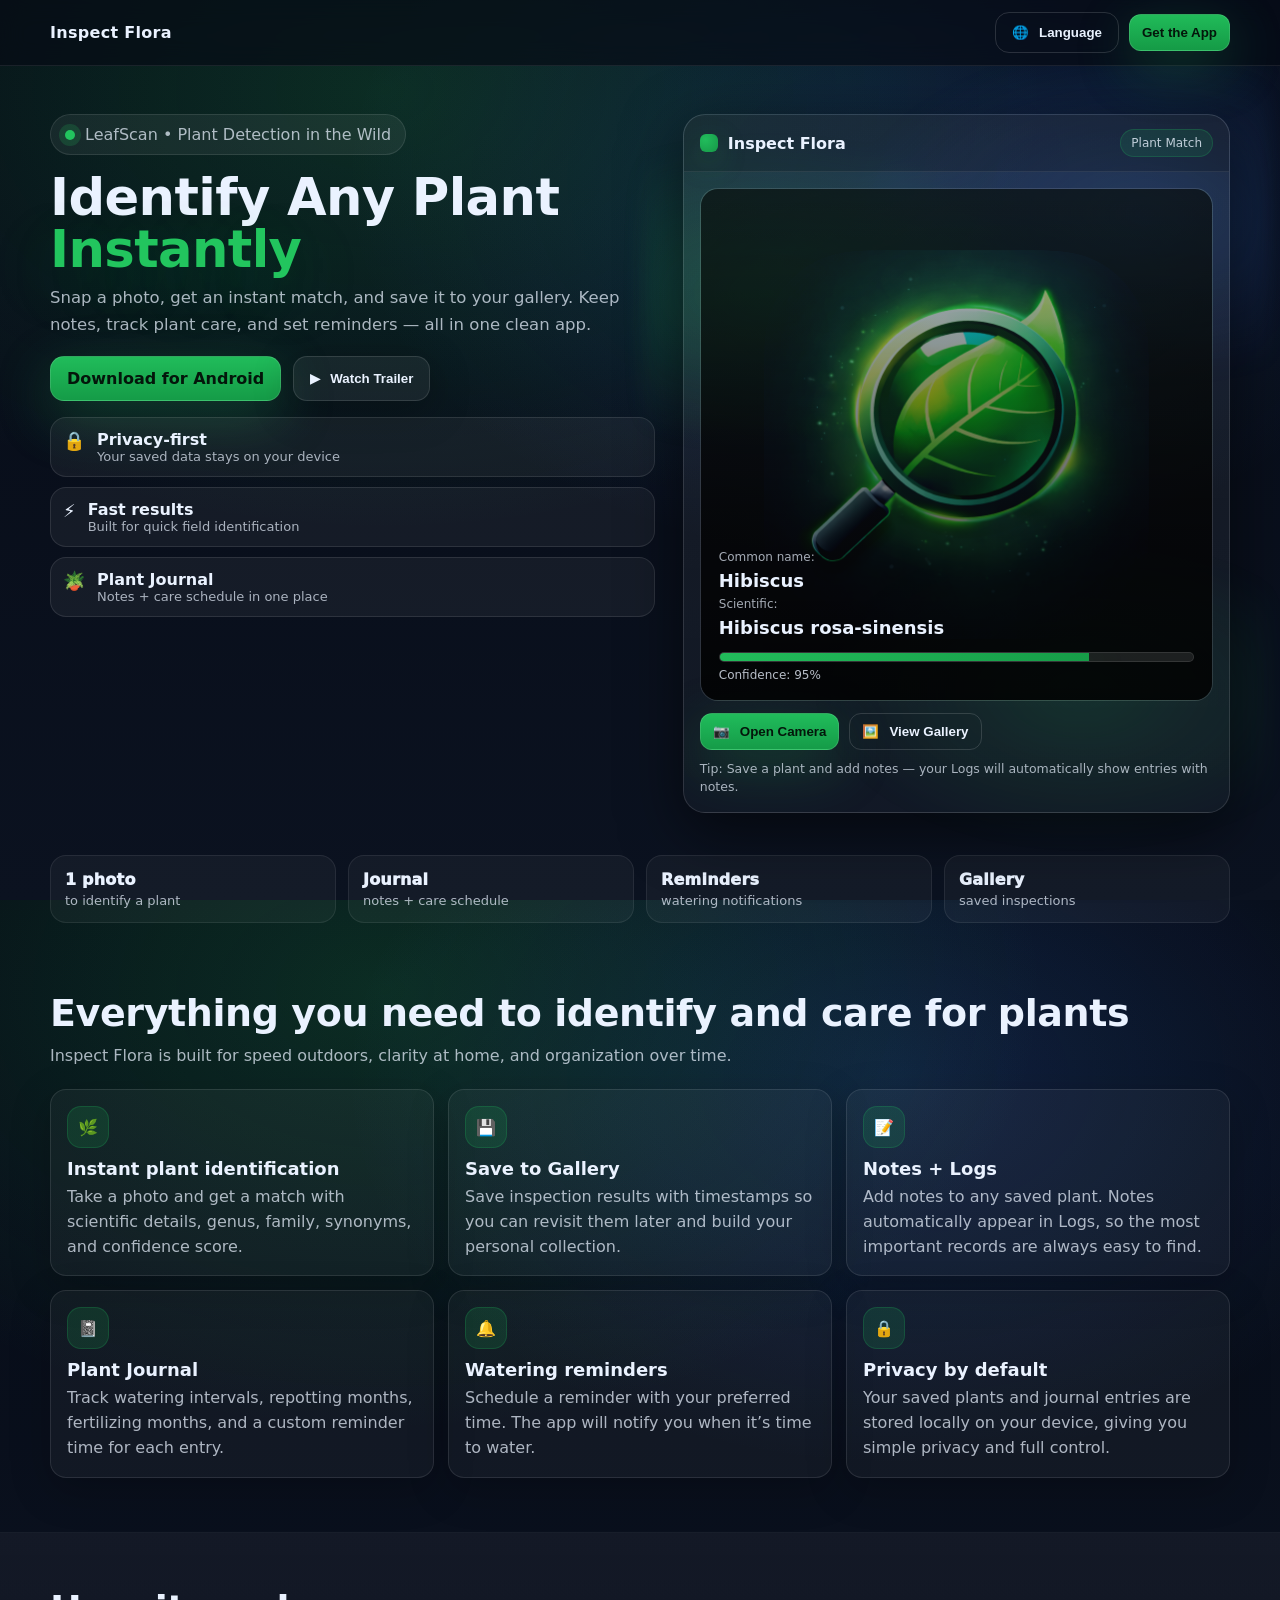
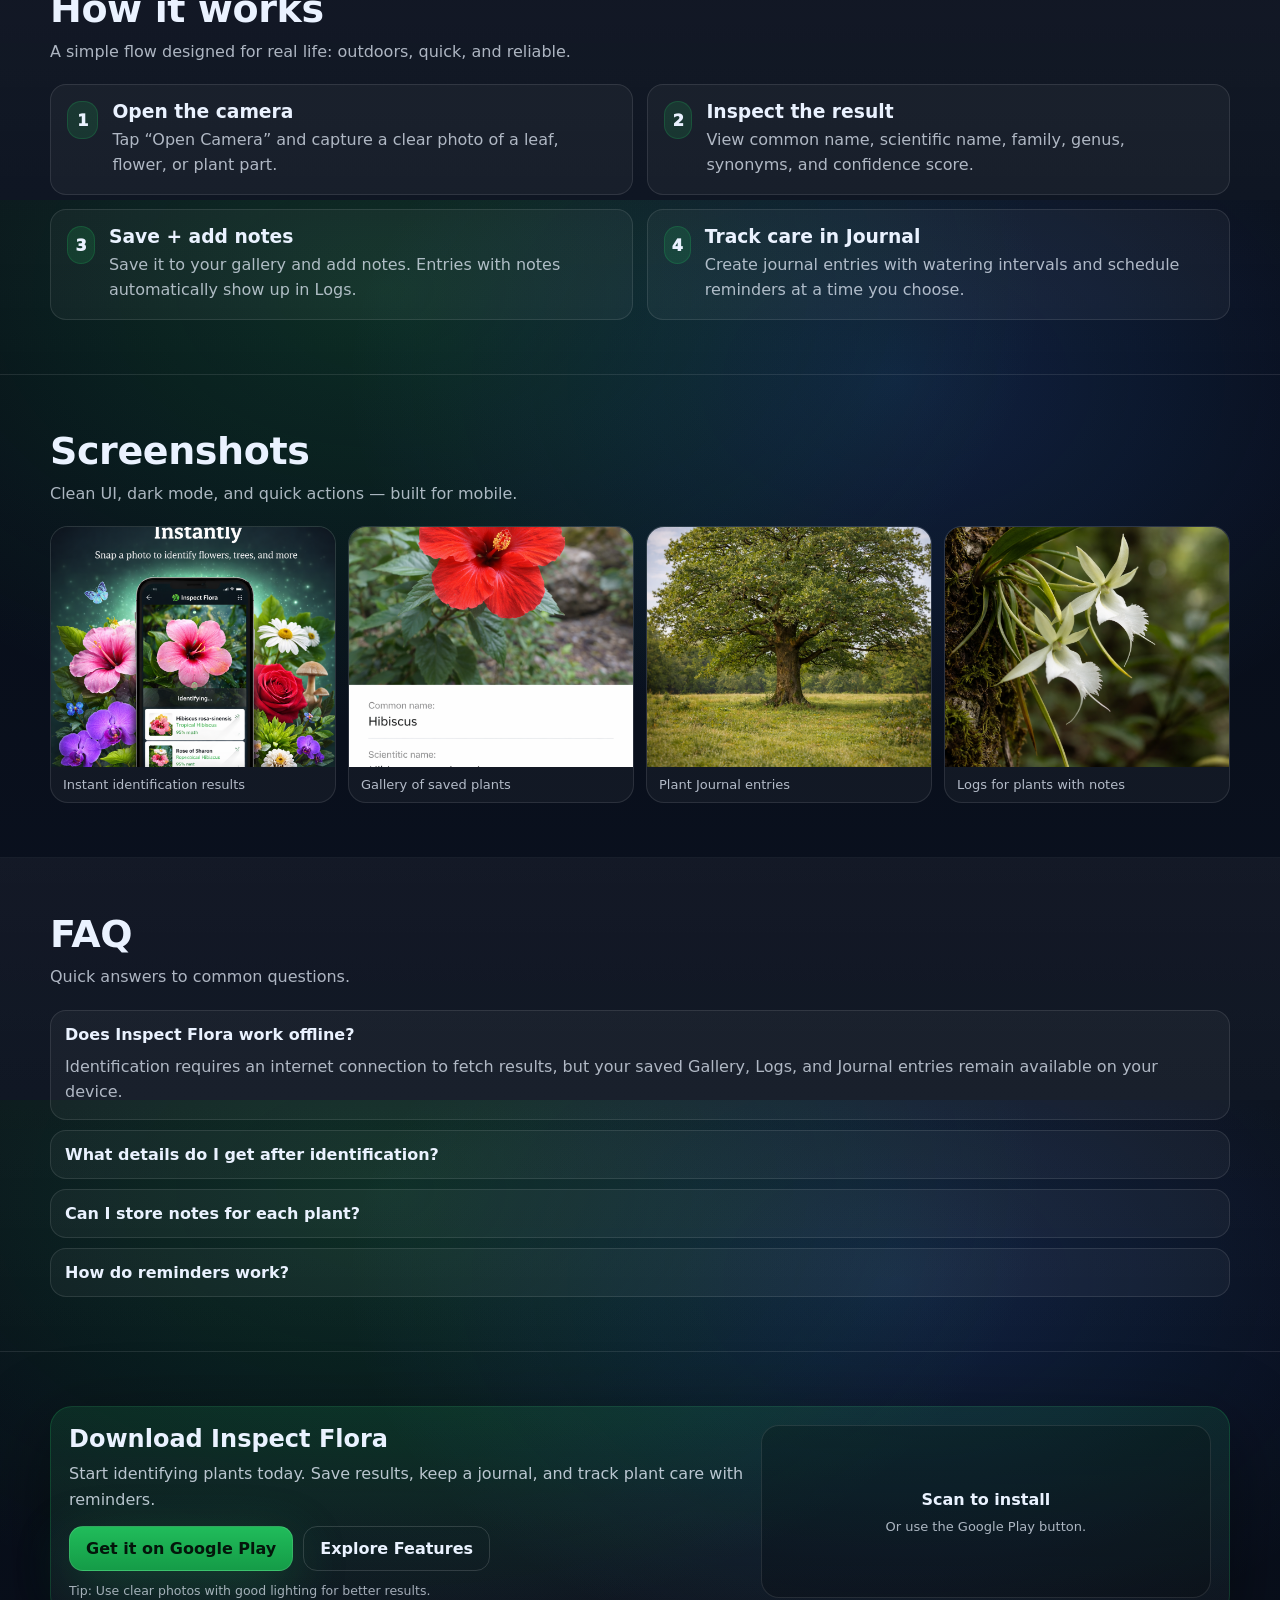
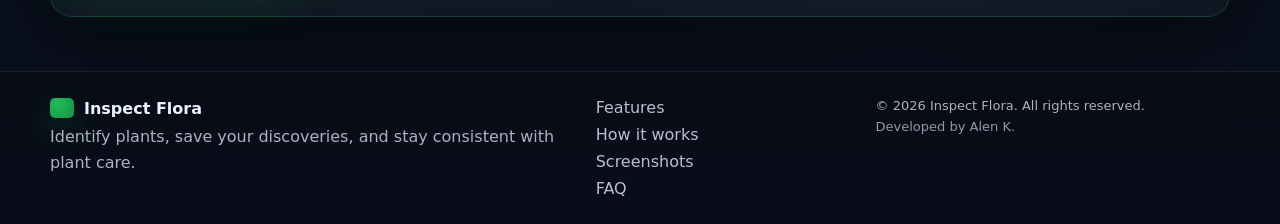
==== index.html @ 5a6dfe01 "Add files via upload" ====
<!doctype html>
<html lang="en">
<head>
  <meta charset="UTF-8" />
  <meta name="viewport" content="width=device-width, initial-scale=1" />
  <title>Inspect Flora — Identify Plants Instantly</title>

  <meta name="description" content="Inspect Flora helps you identify plants instantly from a photo. Save results, build a plant journal, and set watering reminders — simple, fast, and private." />
  <meta name="keywords" content="plant identifier, plant identification, leaf scan, plant journal, plant care reminders, flora detection" />
  <meta name="robots" content="index, follow" />

  <!-- Open Graph -->
  <meta property="og:title" content="Inspect Flora — Identify Plants Instantly" />
  <meta property="og:description" content="Snap a photo, identify a plant, save it to your gallery, keep a journal, and set care reminders." />
  <meta property="og:type" content="website" />
  <!-- TODO: set real og:image -->
  <meta property="og:image" content="assets/og-image.png" />

  <link rel="icon" type="image/png" sizes="32x32" href="assets/icon-32.png" />
  <link rel="apple-touch-icon" sizes="180x180" href="assets/icon-180.png" />

  <link rel="stylesheet" href="styles.css" />
</head>

<body>
  <!-- Top bar -->
  <div class="topbar">
    <div class="container topbar-inner">
      <div class="brand-mini">
        <img src="assets/logo.png" alt="Inspect Flora logo" class="brand-mini-logo" onerror="this.style.display='none'"/>
        <span class="brand-mini-text" data-translate="brandMini">Inspect Flora</span>
      </div>

      <div class="topbar-actions">
        <!-- Language placeholder (you’ll wire later) -->
        <button class="ghost-btn" id="language-btn" aria-haspopup="true" aria-expanded="false">
          🌐 <span data-translate="languageBtn">Language</span>
        </button>
        <button class="primary-btn small" id="download-btn-top">
          <span data-translate="downloadTop">Get the App</span>
        </button>
      </div>
    </div>
  </div>

  <!-- HERO -->
  <header class="hero">
    <div class="container hero-grid">
      <div class="hero-copy">
        <div class="pill">
          <span class="dot"></span>
          <span data-translate="pillText">LeafScan • Plant Detection in the Wild</span>
        </div>

        <h1 class="hero-title">
          <span data-translate="heroTitleLine1">Identify Any Plant</span>
          <span class="accent" data-translate="heroTitleLine2">Instantly</span>
        </h1>

        <p class="hero-subtitle" data-translate="heroSubtitle">
          Snap a photo, get an instant match, and save it to your gallery. Keep notes, track plant care, and set reminders — all in one clean app.
        </p>

        <div class="hero-cta">
          <a class="primary-btn" href="#download" id="download-btn-hero">
            <span data-translate="heroCtaPrimary">Download for Android</span>
          </a>

          <button class="secondary-btn" id="watch-trailer-btn">
            ▶ <span data-translate="heroCtaSecondary">Watch Trailer</span>
          </button>
        </div>

        <div class="hero-badges">
          <div class="badge">
            <span class="badge-ic">🔒</span>
            <div class="badge-txt">
              <div class="badge-title" data-translate="badgePrivacyTitle">Privacy-first</div>
              <div class="badge-sub" data-translate="badgePrivacySub">Your saved data stays on your device</div>
            </div>
          </div>
          <div class="badge">
            <span class="badge-ic">⚡</span>
            <div class="badge-txt">
              <div class="badge-title" data-translate="badgeFastTitle">Fast results</div>
              <div class="badge-sub" data-translate="badgeFastSub">Built for quick field identification</div>
            </div>
          </div>
          <div class="badge">
            <span class="badge-ic">🪴</span>
            <div class="badge-txt">
              <div class="badge-title" data-translate="badgeJournalTitle">Plant Journal</div>
              <div class="badge-sub" data-translate="badgeJournalSub">Notes + care schedule in one place</div>
            </div>
          </div>
        </div>
      </div>

      <!-- Hero visual -->
      <div class="hero-visual">
        <div class="hero-card">
          <div class="hero-card-top">
            <div class="hero-card-brand">
              <span class="leaf"></span>
              <span data-translate="heroCardTitle">Inspect Flora</span>
            </div>
            <div class="hero-card-tag" data-translate="heroCardTag">Plant Match</div>
          </div>

          <div class="hero-card-body">
            <div class="mock-screen">
              <img
                src="Logo.png"
                alt="Inspect Flora app preview"
                class="mock-img"
                loading="lazy"
                onerror="this.classList.add('mock-fallback'); this.removeAttribute('src');"/>
              <div class="mock-overlay">
                <div class="mock-line" data-translate="mockLine1">Common name:</div>
                <div class="mock-value" data-translate="mockValue1">Hibiscus</div>

                <div class="mock-line" data-translate="mockLine2">Scientific:</div>
                <div class="mock-value" data-translate="mockValue2">Hibiscus rosa-sinensis</div>

                <div class="mock-meter">
                  <div class="mock-meter-fill"></div>
                </div>
                <div class="mock-meter-label" data-translate="mockMeterLabel">Confidence: 95%</div>
              </div>
            </div>

            <div class="hero-card-actions">
              <button class="primary-btn small" id="open-camera-demo">
                📷 <span data-translate="openCameraBtn">Open Camera</span>
              </button>
              <button class="ghost-btn small" id="view-gallery-demo">
                🖼️ <span data-translate="viewGalleryBtn">View Gallery</span>
              </button>
            </div>

            <div class="mini-note" data-translate="heroMiniNote">
              Tip: Save a plant and add notes — your Logs will automatically show entries with notes.
            </div>
          </div>
        </div>

        <div class="glow-orbs" aria-hidden="true"></div>
      </div>
    </div>
  </header>

  <!-- TRUST / STATS -->
  <section class="strip">
    <div class="container strip-grid">
      <div class="strip-item">
        <div class="strip-num" data-translate="strip1Num">1 photo</div>
        <div class="strip-txt" data-translate="strip1Txt">to identify a plant</div>
      </div>
      <div class="strip-item">
        <div class="strip-num" data-translate="strip2Num">Journal</div>
        <div class="strip-txt" data-translate="strip2Txt">notes + care schedule</div>
      </div>
      <div class="strip-item">
        <div class="strip-num" data-translate="strip3Num">Reminders</div>
        <div class="strip-txt" data-translate="strip3Txt">watering notifications</div>
      </div>
      <div class="strip-item">
        <div class="strip-num" data-translate="strip4Num">Gallery</div>
        <div class="strip-txt" data-translate="strip4Txt">saved inspections</div>
      </div>
    </div>
  </section>

  <!-- FEATURES -->
  <section class="section" id="features">
    <div class="container">
      <div class="section-head">
        <h2 data-translate="featuresTitle">Everything you need to identify and care for plants</h2>
        <p data-translate="featuresSubtitle">
          Inspect Flora is built for speed outdoors, clarity at home, and organization over time.
        </p>
      </div>

      <div class="cards">
        <article class="card">
          <div class="card-ic">🌿</div>
          <h3 data-translate="f1Title">Instant plant identification</h3>
          <p data-translate="f1Text">
            Take a photo and get a match with scientific details, genus, family, synonyms, and confidence score.
          </p>
        </article>

        <article class="card">
          <div class="card-ic">💾</div>
          <h3 data-translate="f2Title">Save to Gallery</h3>
          <p data-translate="f2Text">
            Save inspection results with timestamps so you can revisit them later and build your personal collection.
          </p>
        </article>

        <article class="card">
          <div class="card-ic">📝</div>
          <h3 data-translate="f3Title">Notes + Logs</h3>
          <p data-translate="f3Text">
            Add notes to any saved plant. Notes automatically appear in Logs, so the most important records are always easy to find.
          </p>
        </article>

        <article class="card">
          <div class="card-ic">📓</div>
          <h3 data-translate="f4Title">Plant Journal</h3>
          <p data-translate="f4Text">
            Track watering intervals, repotting months, fertilizing months, and a custom reminder time for each entry.
          </p>
        </article>

        <article class="card">
          <div class="card-ic">🔔</div>
          <h3 data-translate="f5Title">Watering reminders</h3>
          <p data-translate="f5Text">
            Schedule a reminder with your preferred time. The app will notify you when it’s time to water.
          </p>
        </article>

        <article class="card">
          <div class="card-ic">🔒</div>
          <h3 data-translate="f6Title">Privacy by default</h3>
          <p data-translate="f6Text">
            Your saved plants and journal entries are stored locally on your device, giving you simple privacy and full control.
          </p>
        </article>
      </div>
    </div>
  </section>

  <!-- HOW IT WORKS -->
  <section class="section alt" id="how">
    <div class="container">
      <div class="section-head">
        <h2 data-translate="howTitle">How it works</h2>
        <p data-translate="howSubtitle">A simple flow designed for real life: outdoors, quick, and reliable.</p>
      </div>

      <div class="steps">
        <div class="step">
          <div class="step-num">1</div>
          <div class="step-body">
            <h3 data-translate="how1Title">Open the camera</h3>
            <p data-translate="how1Text">Tap “Open Camera” and capture a clear photo of a leaf, flower, or plant part.</p>
          </div>
        </div>

        <div class="step">
          <div class="step-num">2</div>
          <div class="step-body">
            <h3 data-translate="how2Title">Inspect the result</h3>
            <p data-translate="how2Text">View common name, scientific name, family, genus, synonyms, and confidence score.</p>
          </div>
        </div>

        <div class="step">
          <div class="step-num">3</div>
          <div class="step-body">
            <h3 data-translate="how3Title">Save + add notes</h3>
            <p data-translate="how3Text">Save it to your gallery and add notes. Entries with notes automatically show up in Logs.</p>
          </div>
        </div>

        <div class="step">
          <div class="step-num">4</div>
          <div class="step-body">
            <h3 data-translate="how4Title">Track care in Journal</h3>
            <p data-translate="how4Text">Create journal entries with watering intervals and schedule reminders at a time you choose.</p>
          </div>
        </div>
      </div>
    </div>
  </section>

  <!-- SCREENSHOTS -->
  <section class="section" id="screenshots">
    <div class="container">
      <div class="section-head">
        <h2 data-translate="shotsTitle">Screenshots</h2>
        <p data-translate="shotsSubtitle">Clean UI, dark mode, and quick actions — built for mobile.</p>
      </div>

      <div class="shots-grid">
        <figure class="shot">
          <img src="za chat gpt FLORA.png" alt="Inspect result screen" data-index="0" loading="lazy" onerror="this.src='assets/placeholder-shot.png'" />
          <figcaption data-translate="shot1Cap">Instant identification results</figcaption>
        </figure>
        <figure class="shot">
          <img src="hibiscus.png" alt="Saved gallery" data-index="1" loading="lazy" onerror="this.src='assets/placeholder-shot.png'" />
          <figcaption data-translate="shot2Cap">Gallery of saved plants</figcaption>
        </figure>
        <figure class="shot">
          <img src="oak tree.png" alt="Plant journal" data-index="2" loading="lazy" onerror="this.src='assets/placeholder-shot.png'" />
          <figcaption data-translate="shot3Cap">Plant Journal entries</figcaption>
        </figure>
        <figure class="shot">
          <img src="ghost orchid.png" alt="Logs with notes" data-index="3" loading="lazy" onerror="this.src='assets/placeholder-shot.png'" />
          <figcaption data-translate="shot4Cap">Logs for plants with notes</figcaption>
        </figure>
      </div>
    </div>
  </section>

  <!-- FAQ -->
  <section class="section alt" id="faq">
    <div class="container">
      <div class="section-head">
        <h2 data-translate="faqTitle">FAQ</h2>
        <p data-translate="faqSubtitle">Quick answers to common questions.</p>
      </div>

      <div class="faq">
        <details class="faq-item" open>
          <summary data-translate="faq1Q">Does Inspect Flora work offline?</summary>
          <p data-translate="faq1A">
            Identification requires an internet connection to fetch results, but your saved Gallery, Logs, and Journal entries remain available on your device.
          </p>
        </details>

        <details class="faq-item">
          <summary data-translate="faq2Q">What details do I get after identification?</summary>
          <p data-translate="faq2A">
            You’ll see common and scientific names, family, genus, synonyms, confidence score, and the inspection timestamp.
          </p>
        </details>

        <details class="faq-item">
          <summary data-translate="faq3Q">Can I store notes for each plant?</summary>
          <p data-translate="faq3A">
            Yes. Add notes to any saved plant. Entries with notes automatically appear inside Logs.
          </p>
        </details>

        <details class="faq-item">
          <summary data-translate="faq4Q">How do reminders work?</summary>
          <p data-translate="faq4A">
            Set an interval (days) and a reminder time. The app schedules a notification so you don’t forget watering.
          </p>
        </details>
      </div>
    </div>
  </section>

  <!-- DOWNLOAD -->
  <section class="section" id="download">
    <div class="container">
      <div class="download-card">
        <div class="download-left">
          <h2 data-translate="dlTitle">Download Inspect Flora</h2>
          <p data-translate="dlText">
            Start identifying plants today. Save results, keep a journal, and track plant care with reminders.
          </p>

          <div class="download-actions">
            <!-- TODO: put your real Google Play link -->
            <a class="primary-btn" href="#" target="_blank" rel="noopener" id="play-link">
              <span data-translate="dlBtn">Get it on Google Play</span>
            </a>

            <a class="ghost-btn" href="#features">
              <span data-translate="dlAltBtn">Explore Features</span>
            </a>
          </div>

          <div class="fineprint" data-translate="dlFineprint">
            Tip: Use clear photos with good lighting for better results.
          </div>
        </div>

        <div class="download-right">
          <div class="qr">
            <div class="qr-title" data-translate="qrTitle">Scan to install</div>
            <img src="assets/qr.png" alt="QR code" onerror="this.style.display='none'"/>
            <div class="qr-sub" data-translate="qrSub">Or use the Google Play button.</div>
          </div>
        </div>
      </div>
    </div>
  </section>

  <!-- FOOTER -->
  <footer class="footer">
    <div class="container footer-grid">
      <div>
        <div class="footer-brand">
          <span class="leaf small"></span>
          <strong data-translate="footerBrand">Inspect Flora</strong>
        </div>
        <p class="footer-txt" data-translate="footerText">
          Identify plants, save your discoveries, and stay consistent with plant care.
        </p>
      </div>

      <div class="footer-links">
        <a href="#features" data-translate="footerLink1">Features</a>
        <a href="#how" data-translate="footerLink2">How it works</a>
        <a href="#screenshots" data-translate="footerLink3">Screenshots</a>
        <a href="#faq" data-translate="footerLink4">FAQ</a>
      </div>

      <div class="footer-meta">
        <div data-translate="footerCopy">© 2026 Inspect Flora. All rights reserved.</div>
        <div class="footer-sub" data-translate="footerDev">Developed by Alen K.</div>
      </div>
    </div>
  </footer>

  <!-- Trailer Modal -->
  <div id="video-modal" class="modal" aria-hidden="true">
    <div class="modal-content">
      <button class="modal-close" id="close-modal" aria-label="Close">✕</button>
      <div class="modal-title" data-translate="modalTrailerTitle">Inspect Flora — Trailer</div>
      <div class="ratio">
        <iframe
          id="youtube-video"
          src=""
          title="Inspect Flora Trailer"
          frameborder="0"
          allow="accelerometer; autoplay; clipboard-write; encrypted-media; gyroscope; picture-in-picture"
          allowfullscreen></iframe>
      </div>
      <div class="modal-hint" data-translate="modalHint">
        You can replace the video ID inside script.js whenever you upload a new trailer.
      </div>
    </div>
  </div>

  <!-- Lightbox -->
  <div id="lightbox" class="lightbox" aria-hidden="true">
    <button class="lightbox-close" id="lightbox-close" aria-label="Close">✕</button>
    <button class="lightbox-nav prev" id="prev-btn" aria-label="Previous">‹</button>
    <img id="lightbox-img" alt="Screenshot preview" />
    <button class="lightbox-nav next" id="next-btn" aria-label="Next">›</button>
  </div>

  <button id="toTopBtn" class="toTop" title="Go to top">↑</button>

  <script src="script.js"></script>
</body>
</html>
---- styles.css ----
:root{
  --bg:#0b1220;
  --bg2:#060b16;
  --card:#0f172a;
  --card2:#0a1326;
  --stroke: rgba(255,255,255,.10);
  --text:#eaf2ff;
  --muted: rgba(234,242,255,.72);

  --green:#22c55e;
  --green2:#16a34a;

  --shadow: 0 18px 60px rgba(0,0,0,.55);
  --radius: 16px;
}

*{ box-sizing:border-box; }
html,body{ height:100%; }
body{
  margin:0;
  font-family: system-ui, -apple-system, Segoe UI, Roboto, Inter, Arial, sans-serif;
  background: radial-gradient(1200px 800px at 30% 10%, rgba(34,197,94,.18), transparent 55%),
              radial-gradient(1000px 700px at 70% 20%, rgba(59,130,246,.18), transparent 55%),
              linear-gradient(180deg, var(--bg2), var(--bg));
  color: var(--text);
  overflow-x:hidden;
}

a{ color: inherit; text-decoration:none; }
img{ max-width:100%; display:block; }

.container{
  width: min(1180px, calc(100% - 40px));
  margin: 0 auto;
}

/* Topbar */
.topbar{
  position: sticky;
  top:0;
  z-index: 50;
  backdrop-filter: blur(12px);
  background: rgba(6,11,22,.68);
  border-bottom: 1px solid rgba(255,255,255,.08);
}
.topbar-inner{
  display:flex;
  align-items:center;
  justify-content:space-between;
  padding: 12px 0;
  gap: 14px;
}
.brand-mini{
  display:flex; align-items:center; gap:10px;
}
.brand-mini-logo{
  width:28px; height:28px; border-radius:10px;
  border: 1px solid rgba(255,255,255,.12);
}
.brand-mini-text{
  font-weight: 850;
  letter-spacing: .3px;
}
.topbar-actions{ display:flex; gap:10px; align-items:center; }

/* Buttons */
.primary-btn, .secondary-btn, .ghost-btn{
  border-radius: 14px;
  padding: 12px 16px;
  font-weight: 850;
  border:1px solid rgba(255,255,255,.12);
  cursor:pointer;
  display:inline-flex;
  align-items:center;
  justify-content:center;
  gap:10px;
  transition: transform .12s ease, box-shadow .2s ease, background .2s ease, border-color .2s ease;
  user-select:none;
}

.primary-btn{
  background: linear-gradient(180deg, rgba(34,197,94,.95), rgba(22,163,74,.95));
  color:#04160b;
  box-shadow: 0 16px 55px rgba(34,197,94,.25);
}
.primary-btn:hover{ transform: translateY(-1px); box-shadow: 0 22px 70px rgba(34,197,94,.28); }
.primary-btn:active{ transform: translateY(0px); }

.secondary-btn{
  background: rgba(255,255,255,.06);
  color: var(--text);
  box-shadow: 0 10px 40px rgba(0,0,0,.28);
}
.secondary-btn:hover{ transform: translateY(-1px); border-color: rgba(255,255,255,.20); }

.ghost-btn{
  background: transparent;
  color: var(--text);
  border-color: rgba(255,255,255,.14);
}
.ghost-btn:hover{ background: rgba(255,255,255,.05); }

.small{ padding: 10px 12px; border-radius: 12px; }

/* Hero */
.hero{
  padding: 48px 0 10px;
}
.hero-grid{
  display:grid;
  grid-template-columns: 1.05fr .95fr;
  gap: 28px;
  align-items: start;
}
@media (max-width: 980px){
  .hero-grid{ grid-template-columns: 1fr; }
}

.pill{
  display:inline-flex;
  align-items:center;
  gap:10px;
  padding: 10px 14px;
  border-radius: 999px;
  background: rgba(255,255,255,.06);
  border: 1px solid rgba(255,255,255,.10);
  color: var(--muted);
  width: fit-content;
}
.pill .dot{
  width:10px;height:10px;border-radius:50%;
  background: var(--green);
  box-shadow: 0 0 0 6px rgba(34,197,94,.18);
}

.hero-title{
  margin: 16px 0 10px;
  font-size: clamp(38px, 4vw, 58px);
  line-height: 1.02;
  letter-spacing: -0.6px;
}
.hero-title .accent{
  display:block;
  color: var(--green);
  text-shadow: 0 18px 70px rgba(34,197,94,.30);
}
.hero-subtitle{
  margin: 0 0 18px;
  font-size: 16.5px;
  line-height: 1.6;
  color: var(--muted);
  max-width: 64ch;
}
.hero-cta{ display:flex; gap: 12px; flex-wrap:wrap; margin-bottom: 14px; }

.hero-badges{
  display:grid;
  grid-template-columns: 1fr;
  gap: 10px;
  margin-top: 16px;
}
.badge{
  display:flex;
  gap: 12px;
  padding: 12px 12px;
  border-radius: var(--radius);
  background: rgba(255,255,255,.05);
  border: 1px solid rgba(255,255,255,.10);
}
.badge-ic{ font-size: 18px; }
.badge-title{ font-weight: 850; }
.badge-sub{ font-size: 13px; color: rgba(234,242,255,.70); }

.hero-visual{
  position: relative;
  min-height: 540px;
}
.hero-card{
  border-radius: 22px;
  background: linear-gradient(180deg, rgba(255,255,255,.07), rgba(255,255,255,.03));
  border: 1px solid rgba(255,255,255,.12);
  box-shadow: var(--shadow);
  overflow:hidden;
}
.hero-card-top{
  display:flex;
  justify-content: space-between;
  align-items:center;
  padding: 14px 16px;
  background: rgba(0,0,0,.18);
  border-bottom: 1px solid rgba(255,255,255,.08);
}
.hero-card-brand{ display:flex; align-items:center; gap:10px; font-weight: 900; }
.leaf{
  width:18px;height:18px;border-radius: 6px;
  background: radial-gradient(circle at 30% 30%, rgba(34,197,94,.95), rgba(22,163,74,.9));
  box-shadow: 0 10px 30px rgba(34,197,94,.25);
  display:inline-block;
}
.leaf.small{ width:14px;height:14px;border-radius: 5px; }

.hero-card-tag{
  font-size: 12px;
  color: rgba(234,242,255,.80);
  padding: 6px 10px;
  border-radius: 999px;
  background: rgba(34,197,94,.12);
  border: 1px solid rgba(34,197,94,.20);
}

.hero-card-body{ padding: 16px; }
.mock-screen{
  position: relative;
  border-radius: 18px;
  overflow:hidden;
  border: 1px solid rgba(255,255,255,.10);
  background: radial-gradient(900px 420px at 50% 20%, rgba(34,197,94,.12), transparent 55%),
              linear-gradient(180deg, rgba(255,255,255,.04), rgba(255,255,255,.02));
  min-height: 320px;
}
.mock-img{
  width: 100%;
  height: 100%;
  object-fit: cover;
  opacity: .62;
  filter: saturate(1.08) contrast(1.05);
}
.mock-fallback{
  opacity: .10;
  filter: none;
}

.mock-overlay{
  position:absolute;
  inset: 0;
  padding: 18px;
  display:flex;
  flex-direction: column;
  justify-content: flex-end;
  gap: 6px;
  background: linear-gradient(180deg, transparent, rgba(0,0,0,.62));
}
.mock-line{ font-size: 12px; color: rgba(234,242,255,.70); }
.mock-value{ font-size: 18px; font-weight: 900; }
.mock-meter{
  margin-top: 8px;
  height: 10px;
  border-radius: 999px;
  background: rgba(255,255,255,.10);
  overflow:hidden;
  border: 1px solid rgba(255,255,255,.10);
}
.mock-meter-fill{
  height:100%;
  width: 78%;
  background: linear-gradient(90deg, rgba(34,197,94,.95), rgba(22,163,74,.95));
  box-shadow: 0 16px 50px rgba(34,197,94,.30);
}
.mock-meter-label{ font-size: 12px; color: rgba(234,242,255,.78); }

.hero-card-actions{
  display:flex;
  gap: 10px;
  margin-top: 12px;
  flex-wrap: wrap;
}
.mini-note{
  margin-top: 10px;
  color: rgba(234,242,255,.70);
  font-size: 12.5px;
  line-height: 1.45;
}

.glow-orbs{
  position:absolute;
  inset: -60px -40px -40px -40px;
  background:
    radial-gradient(400px 220px at 20% 30%, rgba(34,197,94,.22), transparent 70%),
    radial-gradient(420px 240px at 80% 20%, rgba(59,130,246,.18), transparent 70%),
    radial-gradient(380px 220px at 70% 80%, rgba(34,197,94,.14), transparent 70%);
  filter: blur(10px);
  z-index: -1;
}

/* Strip */
.strip{
  margin-top: 18px;
  padding: 14px 0;
}
.strip-grid{
  display:grid;
  grid-template-columns: repeat(4, 1fr);
  gap: 12px;
}
@media (max-width: 900px){
  .strip-grid{ grid-template-columns: repeat(2, 1fr); }
}
.strip-item{
  padding: 14px;
  border-radius: var(--radius);
  background: rgba(255,255,255,.04);
  border: 1px solid rgba(255,255,255,.08);
}
.strip-num{ font-weight: 950; letter-spacing:.2px; }
.strip-txt{ color: rgba(234,242,255,.72); font-size: 13px; margin-top: 4px; }

/* Sections */
.section{
  padding: 54px 0;
}
.section.alt{
  background: linear-gradient(180deg, rgba(255,255,255,.04), rgba(255,255,255,0));
  border-top: 1px solid rgba(255,255,255,.06);
  border-bottom: 1px solid rgba(255,255,255,.06);
}
.section-head{
  margin-bottom: 20px;
}
.section-head h2{
  margin: 0 0 8px;
  font-size: clamp(28px, 3vw, 38px);
  letter-spacing: -0.4px;
}
.section-head p{
  margin:0;
  color: var(--muted);
  line-height: 1.6;
  max-width: 70ch;
}

/* Feature cards */
.cards{
  display:grid;
  grid-template-columns: repeat(3, 1fr);
  gap: 14px;
}
@media (max-width: 980px){
  .cards{ grid-template-columns: 1fr; }
}
.card{
  padding: 16px;
  border-radius: var(--radius);
  background: rgba(255,255,255,.04);
  border: 1px solid rgba(255,255,255,.10);
  box-shadow: 0 12px 40px rgba(0,0,0,.22);
}
.card-ic{
  width: 42px; height:42px;
  border-radius: 14px;
  display:flex; align-items:center; justify-content:center;
  background: rgba(34,197,94,.14);
  border: 1px solid rgba(34,197,94,.20);
  margin-bottom: 10px;
}
.card h3{ margin: 0 0 6px; font-size: 18px; }
.card p{ margin: 0; color: rgba(234,242,255,.72); line-height:1.55; }

/* Steps */
.steps{
  display:grid;
  grid-template-columns: repeat(2, 1fr);
  gap: 14px;
}
@media (max-width: 980px){
  .steps{ grid-template-columns: 1fr; }
}
.step{
  display:flex;
  gap: 14px;
  padding: 16px;
  border-radius: var(--radius);
  background: rgba(255,255,255,.04);
  border: 1px solid rgba(255,255,255,.10);
}
.step-num{
  width: 38px; height:38px;
  border-radius: 14px;
  background: rgba(34,197,94,.14);
  border: 1px solid rgba(34,197,94,.20);
  display:flex; align-items:center; justify-content:center;
  font-weight: 950;
}
.step h3{ margin:0 0 6px; }
.step p{ margin:0; color: rgba(234,242,255,.72); line-height:1.55; }

/* Screenshots */
.shots-grid{
  display:grid;
  grid-template-columns: repeat(4, 1fr);
  gap: 12px;
}
@media (max-width: 980px){
  .shots-grid{ grid-template-columns: repeat(2, 1fr); }
}
@media (max-width: 560px){
  .shots-grid{ grid-template-columns: 1fr; }
}
.shot{
  margin:0;
  border-radius: 18px;
  overflow:hidden;
  background: rgba(255,255,255,.04);
  border: 1px solid rgba(255,255,255,.10);
  cursor:pointer;
  transition: transform .12s ease, box-shadow .2s ease;
}
.shot:hover{ transform: translateY(-2px); box-shadow: 0 18px 60px rgba(0,0,0,.35); }
.shot img{ width:100%; height: 240px; object-fit: cover; }
.shot figcaption{
  padding: 10px 12px;
  color: rgba(234,242,255,.75);
  font-size: 13px;
}

/* FAQ */
.faq{
  display:grid;
  gap: 10px;
}
.faq-item{
  padding: 14px 14px;
  border-radius: var(--radius);
  background: rgba(255,255,255,.04);
  border: 1px solid rgba(255,255,255,.10);
}
.faq-item summary{
  cursor:pointer;
  font-weight: 900;
  list-style:none;
}
.faq-item summary::-webkit-details-marker{ display:none; }
.faq-item p{
  margin: 10px 0 0;
  color: rgba(234,242,255,.72);
  line-height: 1.6;
}

/* Download */
.download-card{
  display:grid;
  grid-template-columns: 1.2fr .8fr;
  gap: 16px;
  border-radius: 22px;
  background: linear-gradient(180deg, rgba(34,197,94,.12), rgba(255,255,255,.03));
  border: 1px solid rgba(34,197,94,.20);
  box-shadow: 0 24px 80px rgba(0,0,0,.45);
  padding: 18px;
}
@media (max-width: 980px){
  .download-card{ grid-template-columns: 1fr; }
}
.download-card h2{ margin: 0 0 8px; }
.download-card p{ margin: 0 0 14px; color: rgba(234,242,255,.78); line-height: 1.6; }
.download-actions{ display:flex; gap: 10px; flex-wrap: wrap; }
.fineprint{ margin-top: 12px; color: rgba(234,242,255,.68); font-size: 12.5px; }

.qr{
  height: 100%;
  border-radius: 18px;
  background: rgba(0,0,0,.20);
  border: 1px solid rgba(255,255,255,.10);
  padding: 14px;
  display:flex;
  flex-direction: column;
  gap: 10px;
  justify-content: center;
  align-items: center;
  text-align:center;
}
.qr-title{ font-weight: 900; }
.qr img{ width: 200px; border-radius: 12px; border:1px solid rgba(255,255,255,.12); }
.qr-sub{ font-size: 13px; color: rgba(234,242,255,.72); }

/* Footer */
.footer{
  padding: 26px 0;
  border-top: 1px solid rgba(255,255,255,.08);
  background: rgba(0,0,0,.18);
}
.footer-grid{
  display:grid;
  grid-template-columns: 1.2fr .6fr .8fr;
  gap: 14px;
  align-items:start;
}
@media (max-width: 980px){
  .footer-grid{ grid-template-columns: 1fr; }
}
.footer-brand{ display:flex; align-items:center; gap:10px; margin-bottom: 6px; }
.footer-txt{ color: rgba(234,242,255,.72); margin: 0; line-height: 1.6; }
.footer-links{ display:flex; flex-direction: column; gap: 8px; }
.footer-links a{ color: rgba(234,242,255,.78); }
.footer-links a:hover{ color: rgba(234,242,255,1); }
.footer-meta{ color: rgba(234,242,255,.72); font-size: 13px; }
.footer-sub{ margin-top: 6px; opacity: .85; }

/* Modal */
.modal{
  position: fixed;
  inset: 0;
  display:none;
  place-items:center;
  background: rgba(0,0,0,.68);
  z-index: 1200;
  padding: 18px;
}
.modal-content{
  width: min(980px, 100%);
  border-radius: 18px;
  background: rgba(15,23,42,.92);
  border: 1px solid rgba(255,255,255,.12);
  box-shadow: 0 30px 110px rgba(0,0,0,.65);
  padding: 14px;
}
.modal-title{
  font-weight: 950;
  margin-bottom: 10px;
}
.modal-close{
  float:right;
  background: rgba(255,255,255,.08);
  border: 1px solid rgba(255,255,255,.12);
  color: var(--text);
  border-radius: 12px;
  padding: 10px 12px;
  cursor:pointer;
}
.modal-close:hover{ background: rgba(255,255,255,.12); }

.ratio{
  position: relative;
  width: 100%;
  padding-top: 56.25%;
  border-radius: 14px;
  overflow:hidden;
  border: 1px solid rgba(255,255,255,.10);
  background: #000;
}
.ratio iframe{
  position:absolute;
  inset:0;
  width:100%;
  height:100%;
}
.modal-hint{
  margin-top: 10px;
  color: rgba(234,242,255,.70);
  font-size: 12.5px;
}

/* Lightbox */
.lightbox{
  position: fixed;
  inset: 0;
  display:none;
  place-items:center;
  background: rgba(0,0,0,.78);
  z-index: 1300;
  padding: 16px;
}
.lightbox img{
  width: min(980px, 96vw);
  max-height: 82vh;
  object-fit: contain;
  border-radius: 14px;
  border: 1px solid rgba(255,255,255,.12);
  background: rgba(0,0,0,.25);
}
.lightbox-close{
  position:absolute;
  top: 16px;
  right: 16px;
  padding: 10px 12px;
  border-radius: 12px;
  border: 1px solid rgba(255,255,255,.12);
  background: rgba(255,255,255,.08);
  color: var(--text);
  cursor:pointer;
}
.lightbox-nav{
  position:absolute;
  top: 50%;
  transform: translateY(-50%);
  width: 46px;
  height: 46px;
  border-radius: 999px;
  border: 1px solid rgba(255,255,255,.12);
  background: rgba(255,255,255,.08);
  color: var(--text);
  cursor:pointer;
  font-size: 28px;
  display:flex;
  align-items:center;
  justify-content:center;
}
.lightbox-nav.prev{ left: 16px; }
.lightbox-nav.next{ right: 16px; }
.lightbox-nav:hover,
.lightbox-close:hover{ background: rgba(255,255,255,.12); }

/* To top */
.toTop{
  position: fixed;
  right: 16px;
  bottom: 16px;
  width: 46px;
  height: 46px;
  border-radius: 14px;
  border: 1px solid rgba(255,255,255,.12);
  background: rgba(255,255,255,.08);
  color: var(--text);
  cursor:pointer;
  display:none;
  z-index: 1400;
}
.toTop:hover{ background: rgba(255,255,255,.12); }
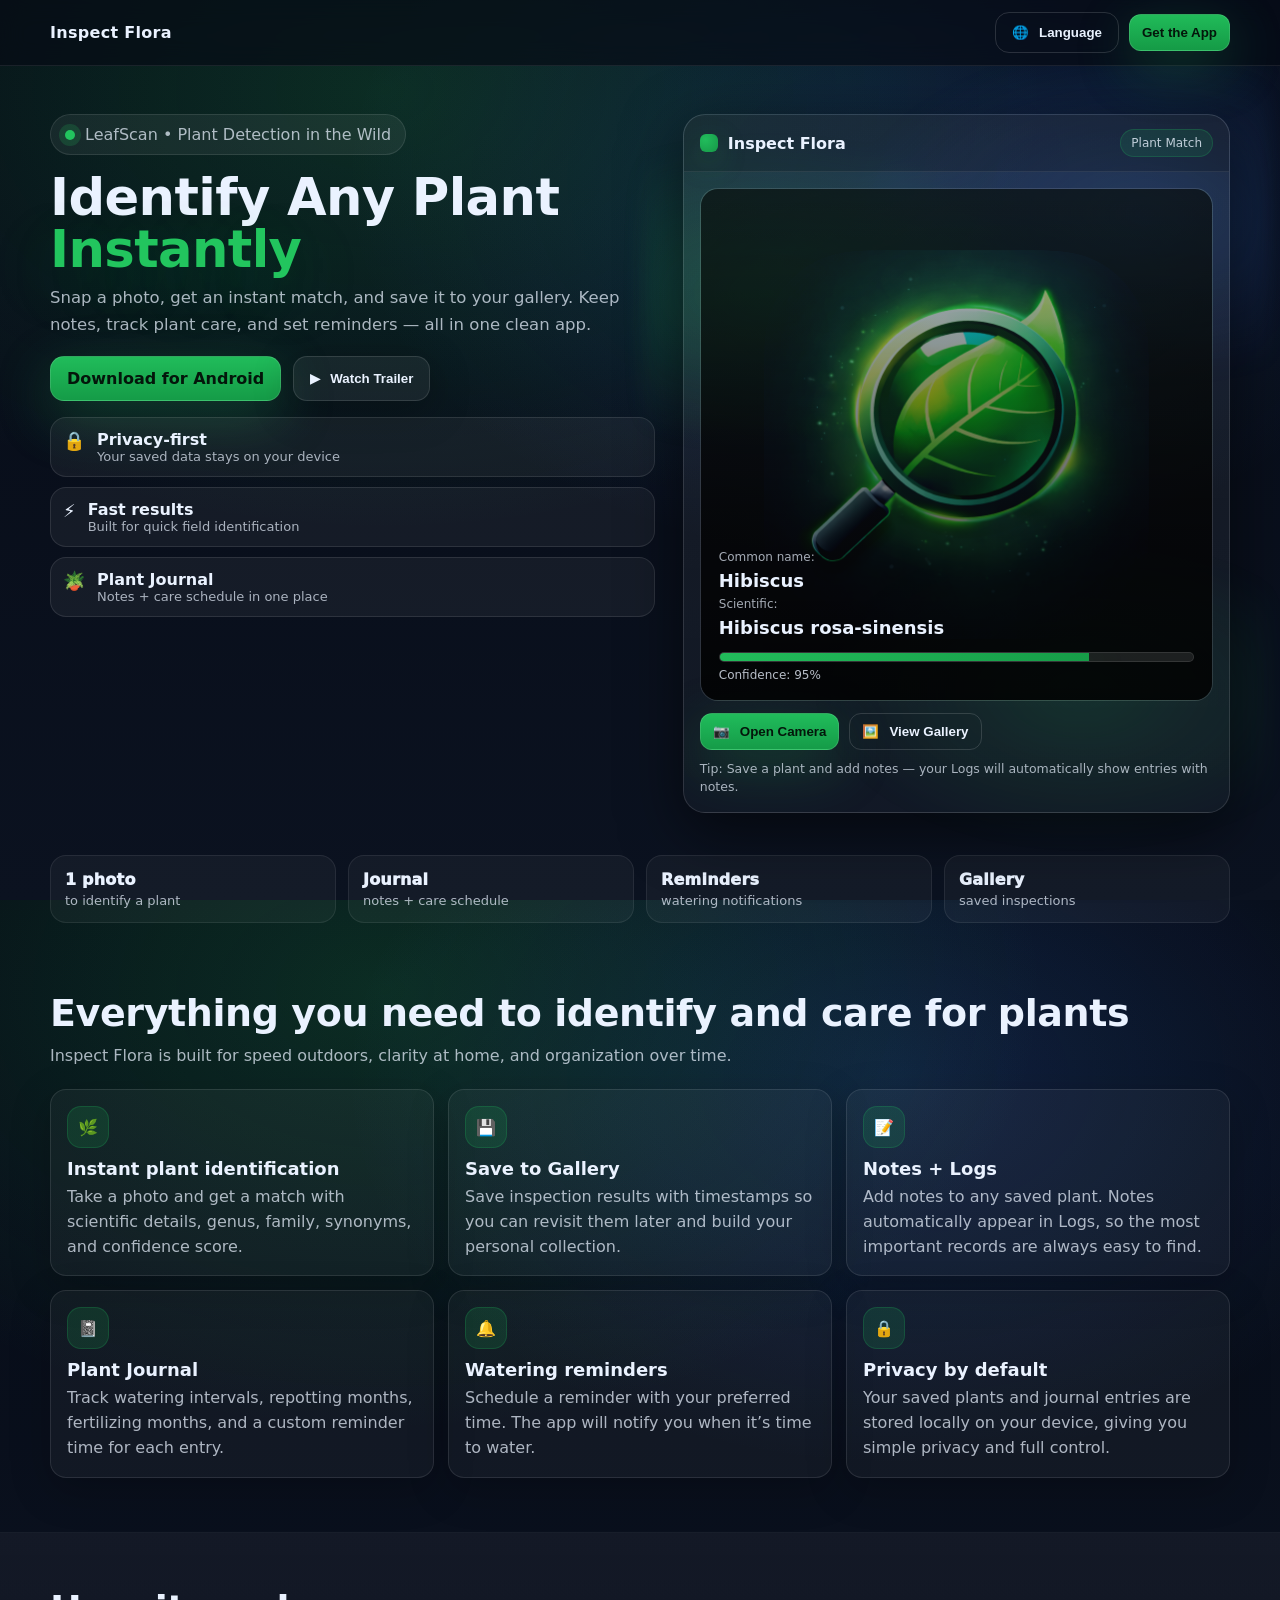
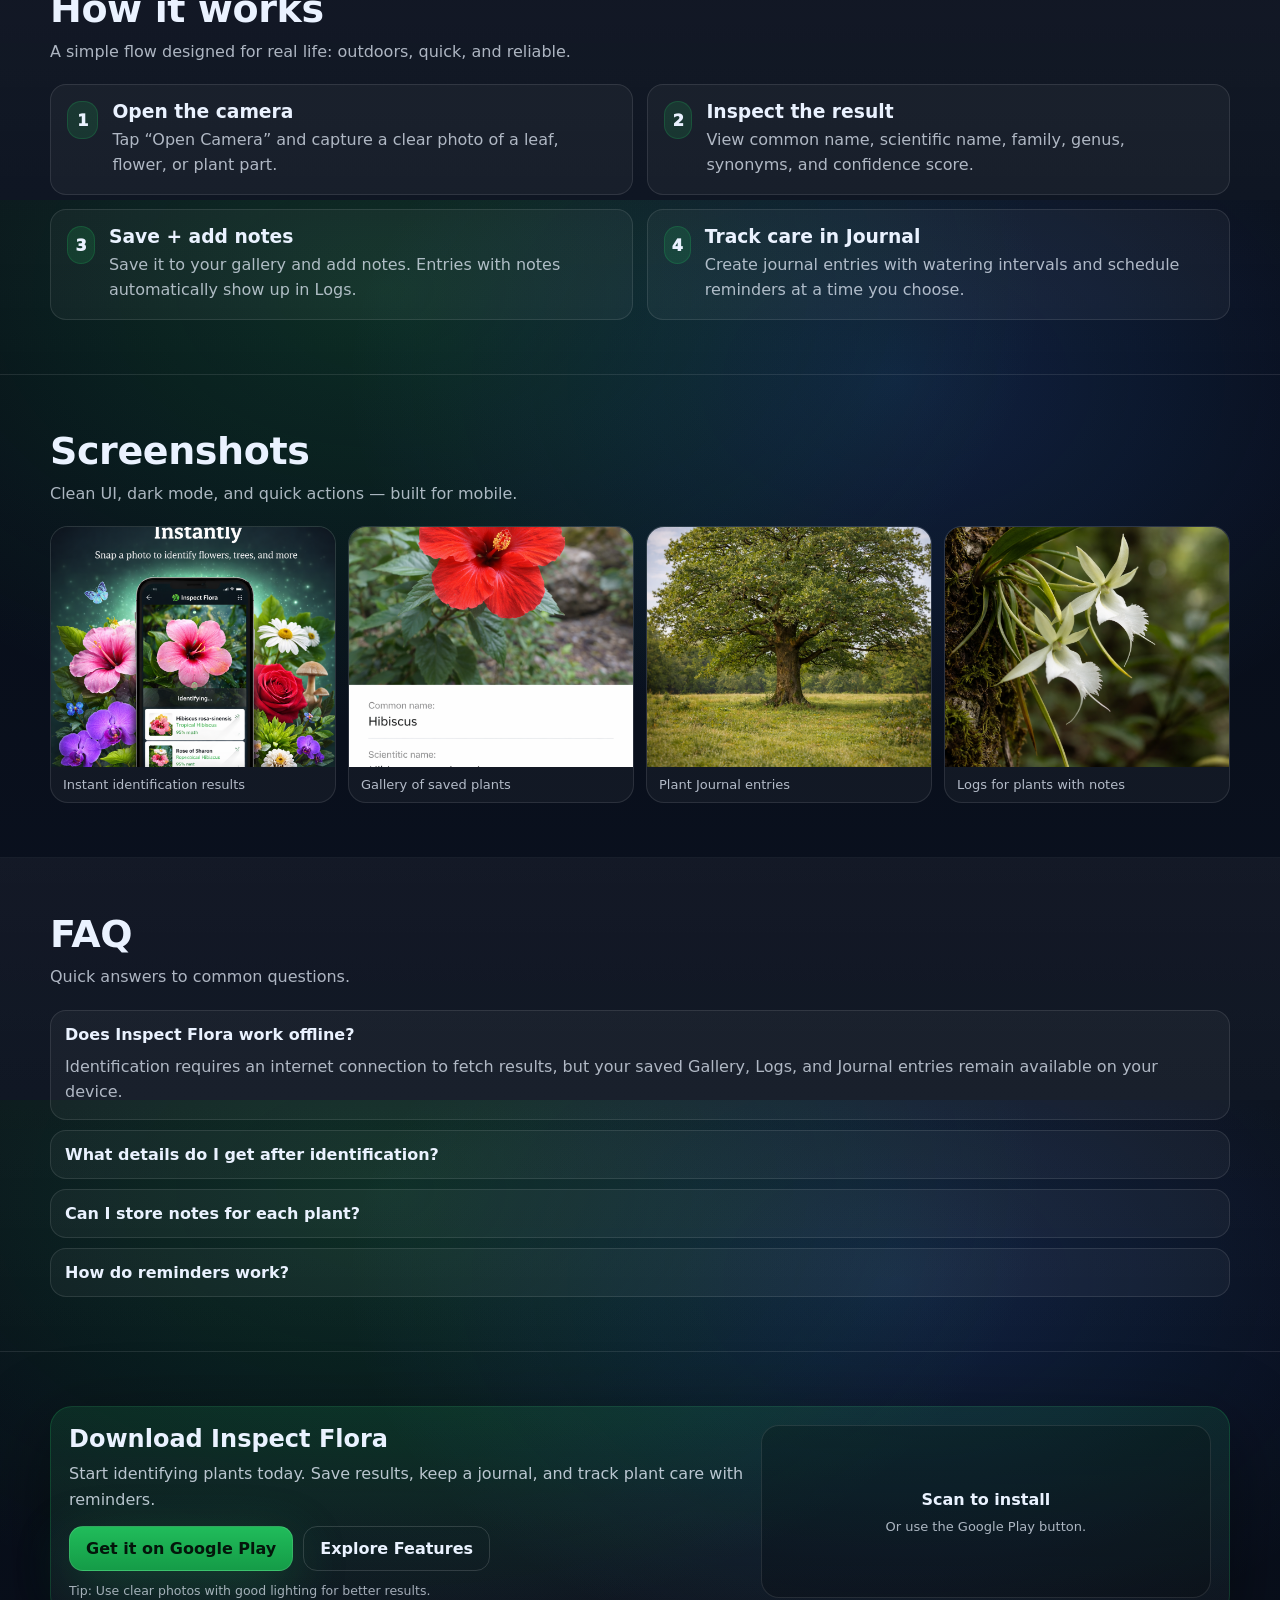
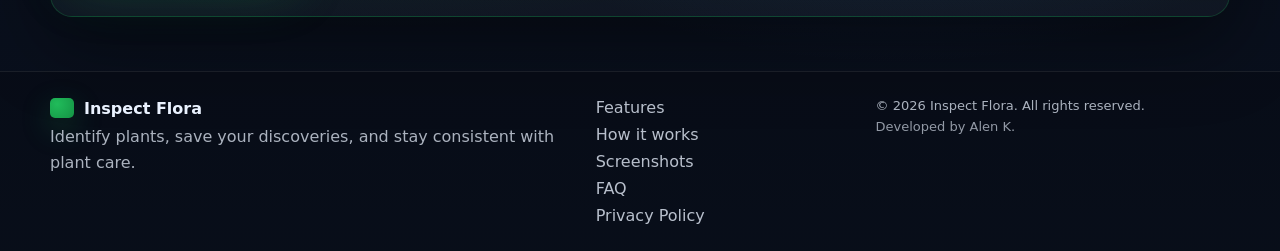
==== commit 6c1381c5: "Add files via upload" ====
--- a/index.html
+++ b/index.html
@@ -401,6 +401,7 @@
         <a href="#how" data-translate="footerLink2">How it works</a>
         <a href="#screenshots" data-translate="footerLink3">Screenshots</a>
         <a href="#faq" data-translate="footerLink4">FAQ</a>
+        <a href="privacy.html">Privacy Policy</a>
       </div>
 
       <div class="footer-meta">
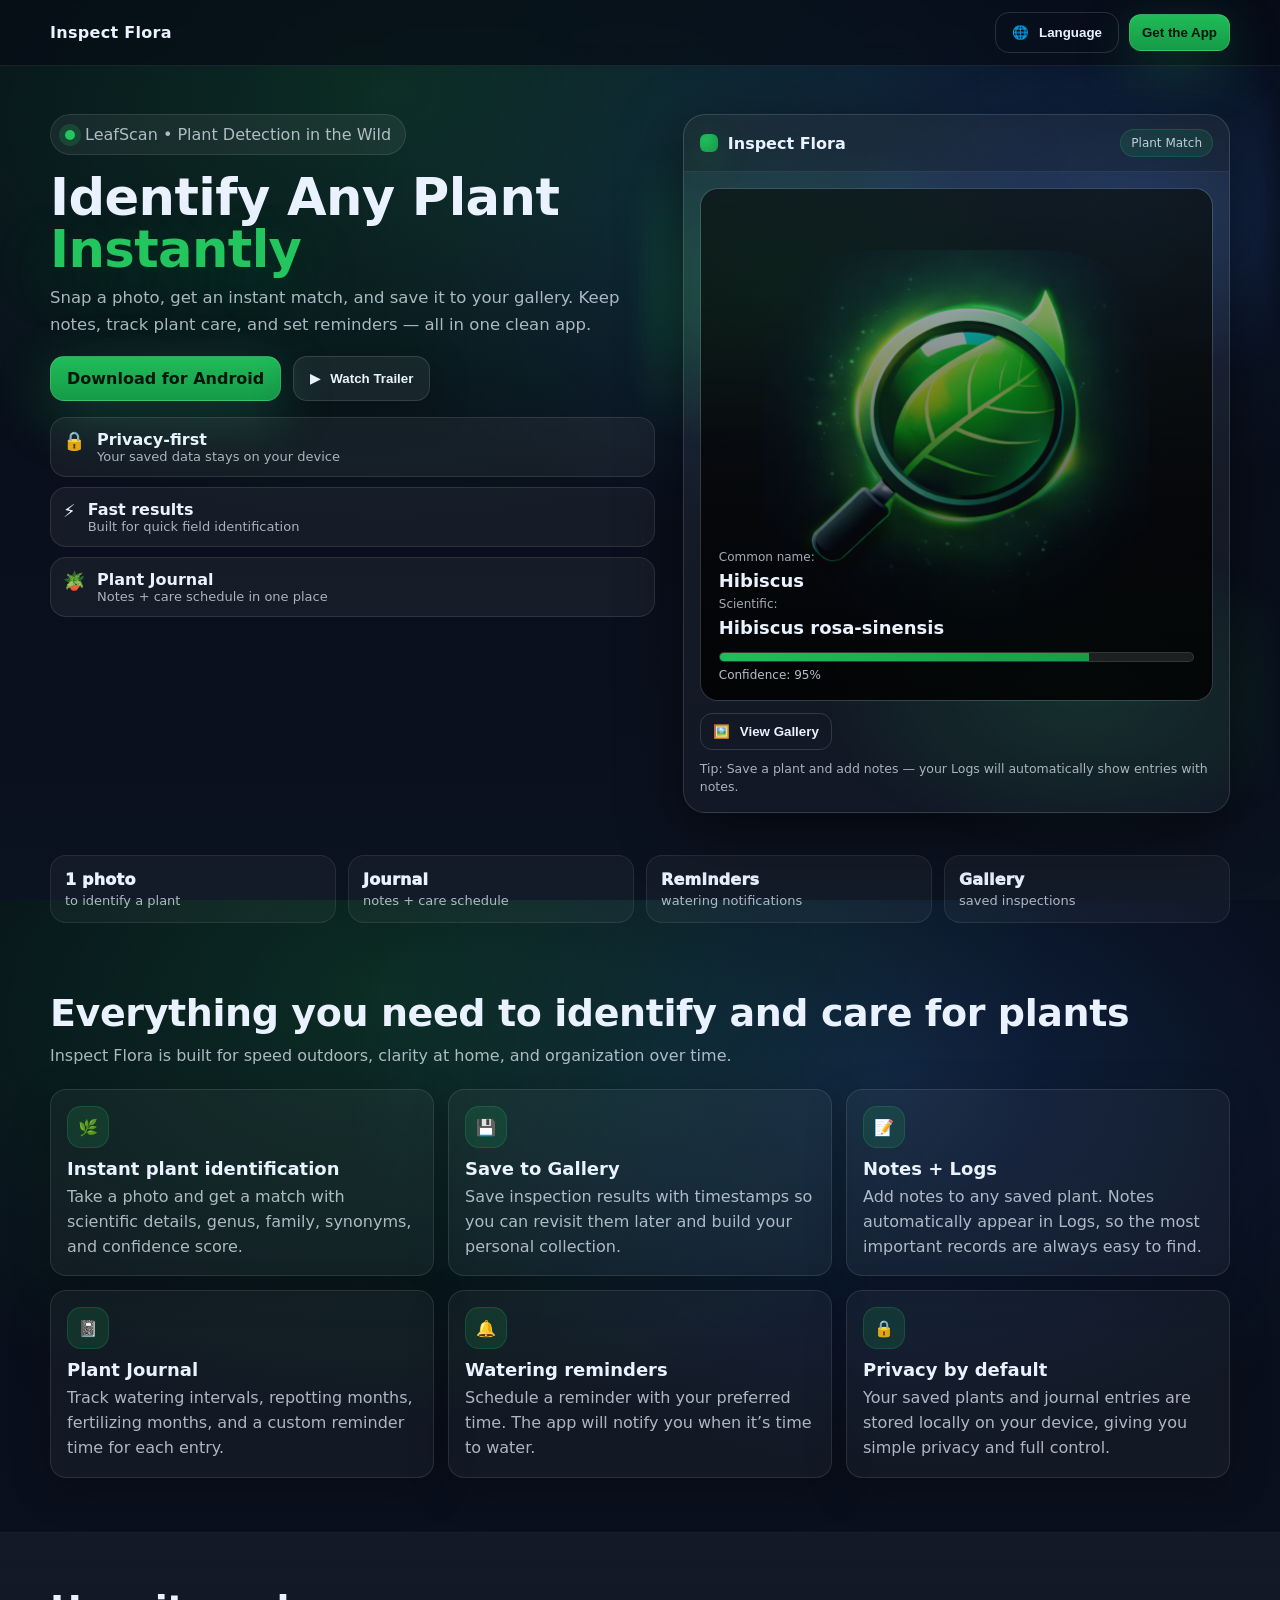
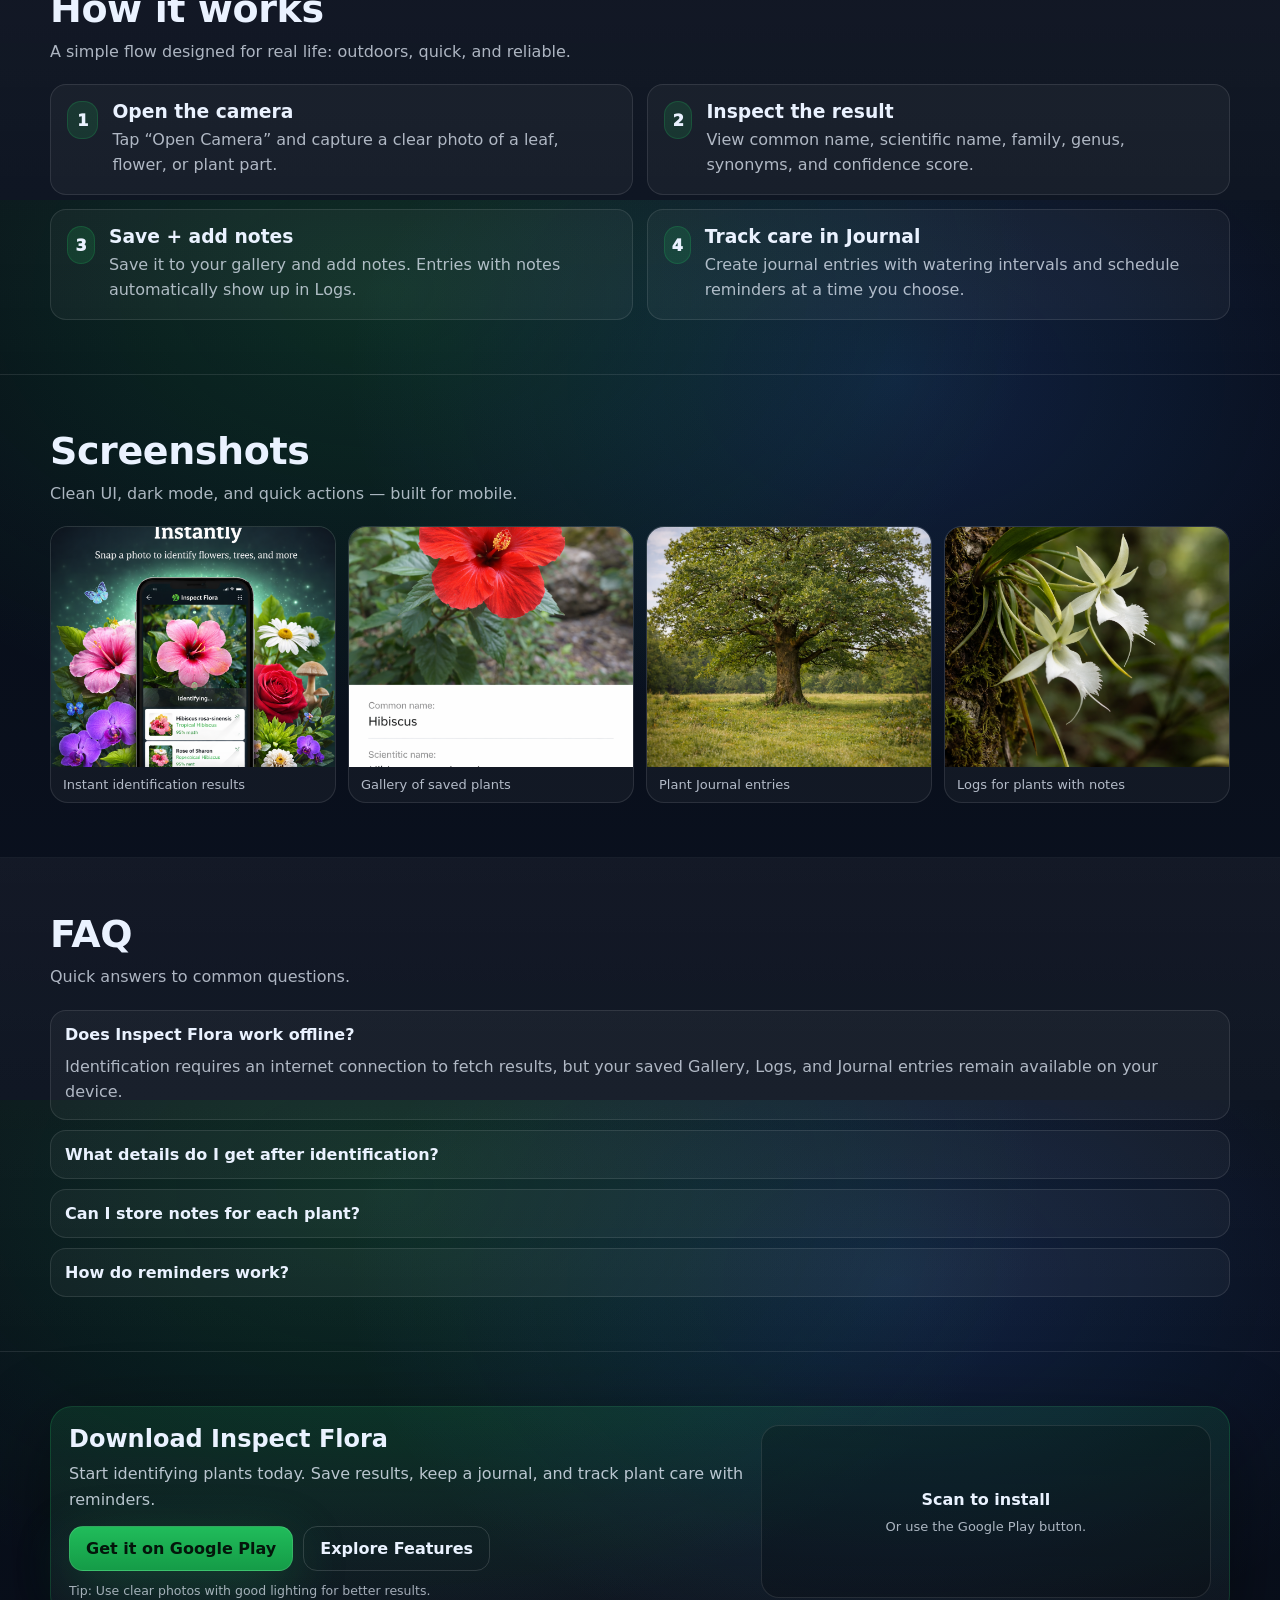
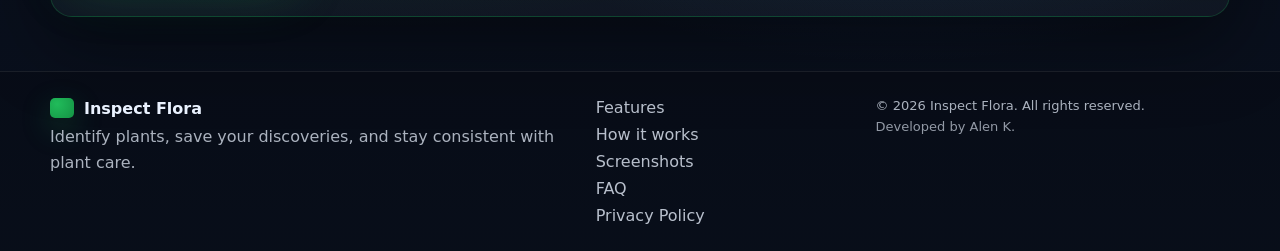
==== commit 524f2114: "Add files via upload" ====
--- a/index.html
+++ b/index.html
@@ -130,9 +130,7 @@
             </div>
 
             <div class="hero-card-actions">
-              <button class="primary-btn small" id="open-camera-demo">
-                📷 <span data-translate="openCameraBtn">Open Camera</span>
-              </button>
+              
               <button class="ghost-btn small" id="view-gallery-demo">
                 🖼️ <span data-translate="viewGalleryBtn">View Gallery</span>
               </button>
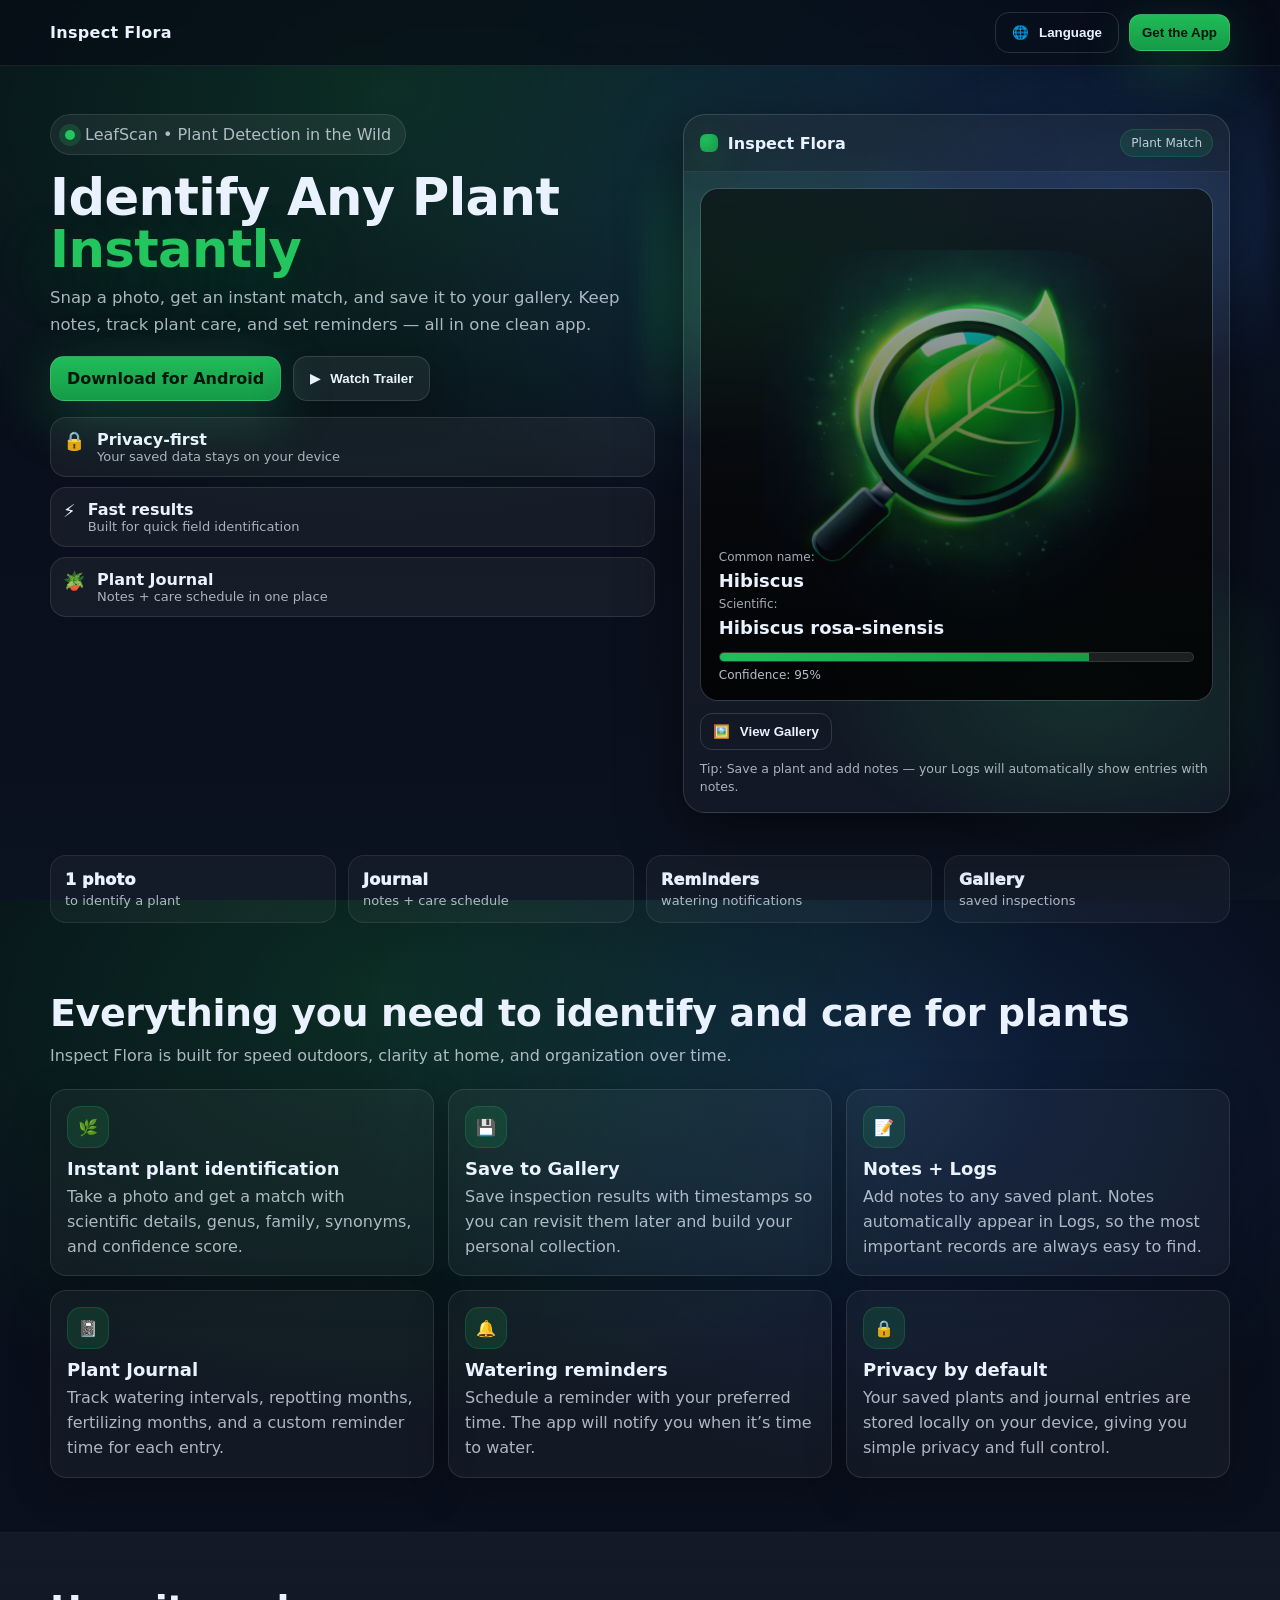
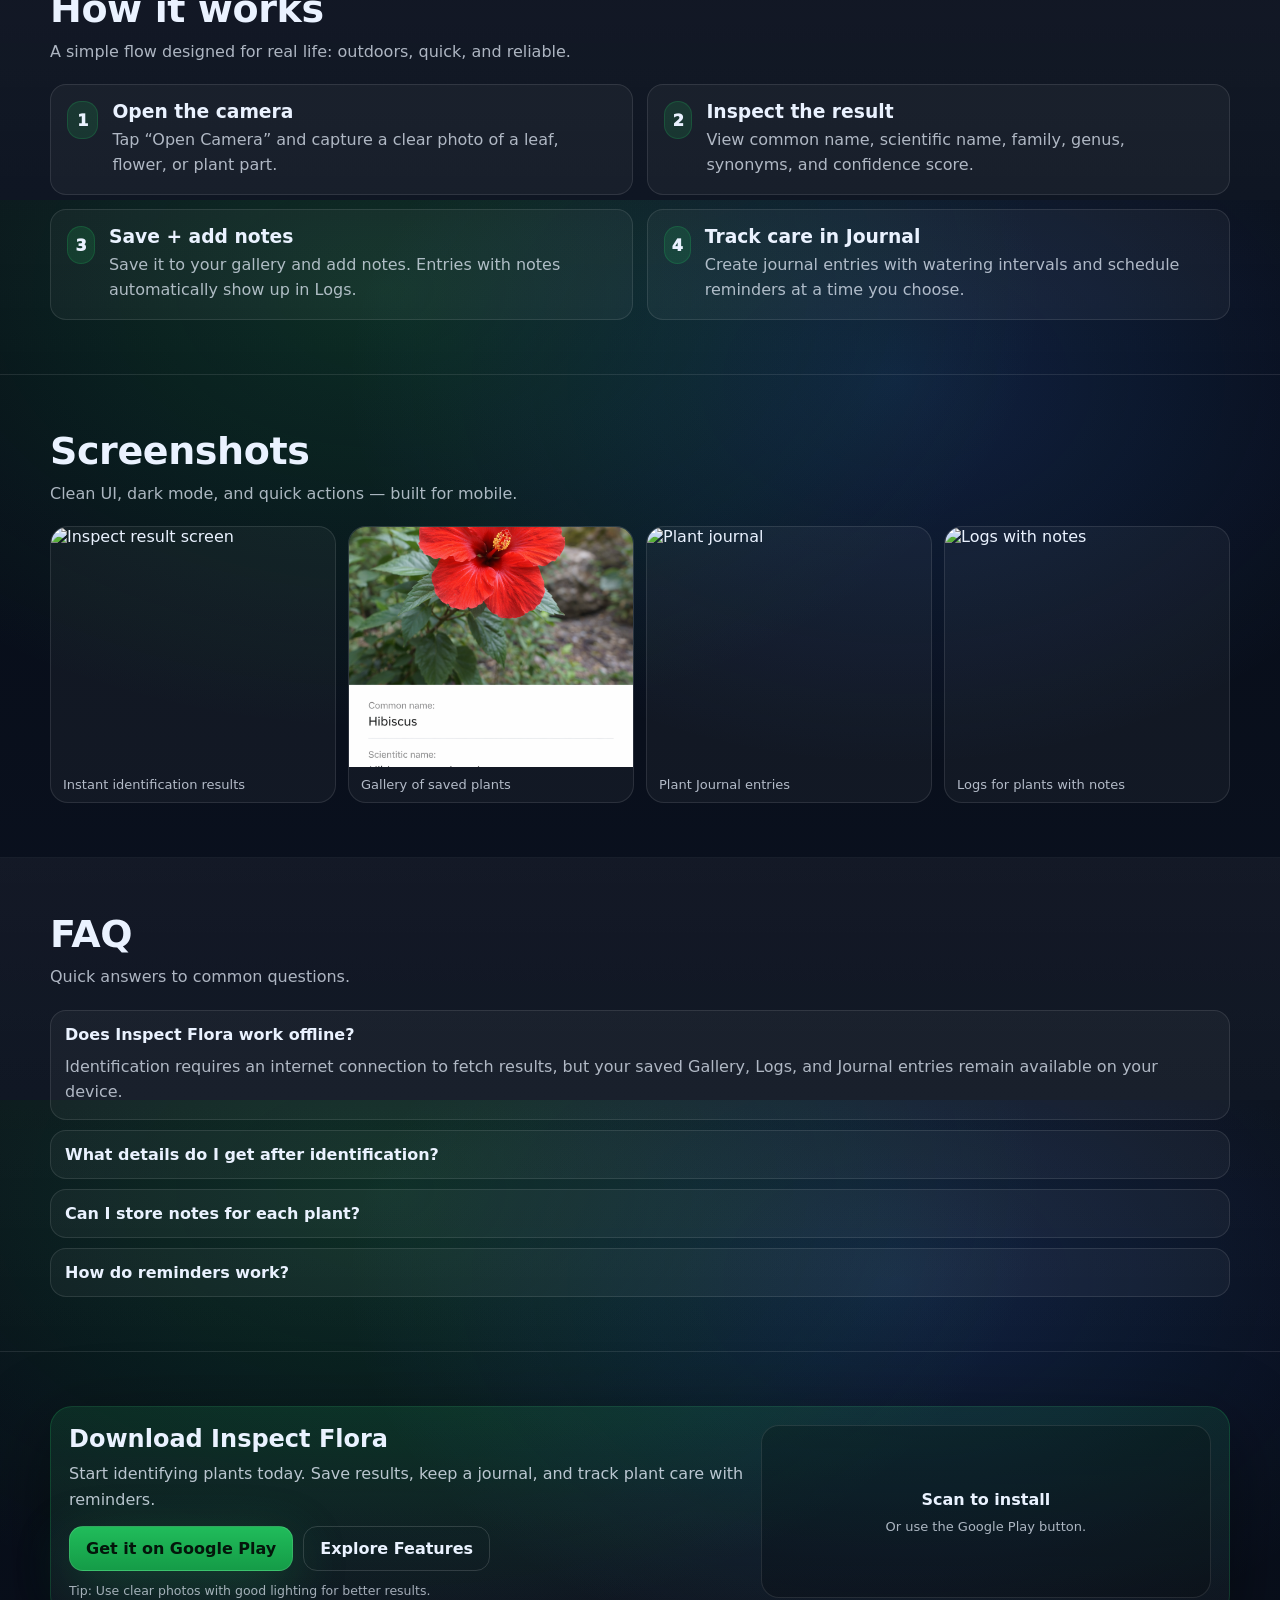
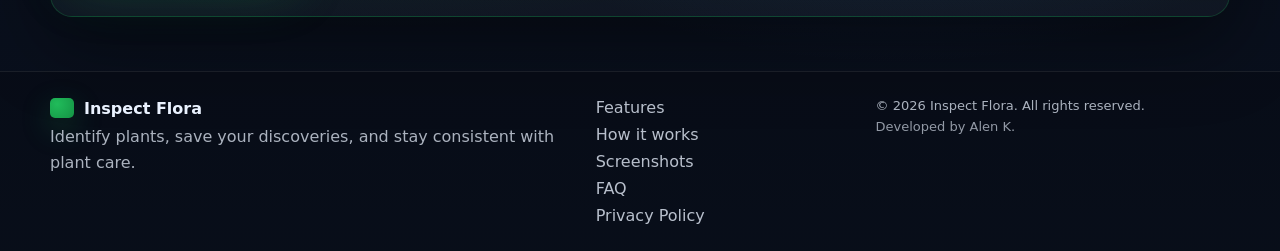
==== commit 42658dfa: "Add files via upload" ====
--- a/index.html
+++ b/index.html
@@ -3,23 +3,58 @@
 <head>
   <meta charset="UTF-8" />
   <meta name="viewport" content="width=device-width, initial-scale=1" />
+
   <title>Inspect Flora — Identify Plants Instantly</title>
 
   <meta name="description" content="Inspect Flora helps you identify plants instantly from a photo. Save results, build a plant journal, and set watering reminders — simple, fast, and private." />
   <meta name="keywords" content="plant identifier, plant identification, leaf scan, plant journal, plant care reminders, flora detection" />
-  <meta name="robots" content="index, follow" />
+  <meta name="robots" content="index,follow" />
+
+  <!-- Canonical -->
+  <link rel="canonical" href="https://invoicerx.github.io/inspect-flora-website/" />
 
   <!-- Open Graph -->
+  <meta property="og:type" content="website" />
   <meta property="og:title" content="Inspect Flora — Identify Plants Instantly" />
   <meta property="og:description" content="Snap a photo, identify a plant, save it to your gallery, keep a journal, and set care reminders." />
-  <meta property="og:type" content="website" />
-  <!-- TODO: set real og:image -->
-  <meta property="og:image" content="assets/og-image.png" />
+  <meta property="og:url" content="https://invoicerx.github.io/inspect-flora-website/" />
+  <meta property="og:image" content="https://invoicerx.github.io/inspect-flora-website/assets/og-image.png" />
+  <meta property="og:image:alt" content="Inspect Flora app preview" />
+  <meta property="og:image:width" content="1200" />
+  <meta property="og:image:height" content="630" />
+
+  <!-- Twitter Card -->
+  <meta name="twitter:card" content="summary_large_image" />
+  <meta name="twitter:title" content="Inspect Flora — Identify Plants Instantly" />
+  <meta name="twitter:description" content="Snap a photo, identify a plant, save it to your gallery, keep a journal, and set care reminders." />
+  <meta name="twitter:image" content="https://invoicerx.github.io/inspect-flora-website/assets/og-image.png" />
 
   <link rel="icon" type="image/png" sizes="32x32" href="assets/icon-32.png" />
   <link rel="apple-touch-icon" sizes="180x180" href="assets/icon-180.png" />
 
   <link rel="stylesheet" href="styles.css" />
+
+  <!-- Optional nice-to-have -->
+  <meta name="theme-color" content="#0f172a" />
+  <link rel="sitemap" type="application/xml" href="https://invoicerx.github.io/inspect-flora-website/sitemap.xml" />
+
+  <!-- JSON-LD (SoftwareApplication) -->
+  <script type="application/ld+json">
+  {
+    "@context": "https://schema.org",
+    "@type": "SoftwareApplication",
+    "name": "Inspect Flora",
+    "applicationCategory": "EducationalApplication",
+    "operatingSystem": "Android",
+    "description": "Identify plants from a photo. Save results, add notes, track plant care in a journal, and set watering reminders.",
+    "url": "https://invoicerx.github.io/inspect-flora-website/",
+    "offers": {
+      "@type": "Offer",
+      "price": "0",
+      "priceCurrency": "USD"
+    }
+  }
+  </script>
 </head>
 
 <body>
@@ -285,7 +320,7 @@
 
       <div class="shots-grid">
         <figure class="shot">
-          <img src="za chat gpt FLORA.png" alt="Inspect result screen" data-index="0" loading="lazy" onerror="this.src='assets/placeholder-shot.png'" />
+          <img src="zachatgptFLORA.png" alt="Inspect result screen" data-index="0" loading="lazy" onerror="this.src='assets/placeholder-shot.png'" />
           <figcaption data-translate="shot1Cap">Instant identification results</figcaption>
         </figure>
         <figure class="shot">
@@ -293,11 +328,11 @@
           <figcaption data-translate="shot2Cap">Gallery of saved plants</figcaption>
         </figure>
         <figure class="shot">
-          <img src="oak tree.png" alt="Plant journal" data-index="2" loading="lazy" onerror="this.src='assets/placeholder-shot.png'" />
+          <img src="oaktree.png" alt="Plant journal" data-index="2" loading="lazy" onerror="this.src='assets/placeholder-shot.png'" />
           <figcaption data-translate="shot3Cap">Plant Journal entries</figcaption>
         </figure>
         <figure class="shot">
-          <img src="ghost orchid.png" alt="Logs with notes" data-index="3" loading="lazy" onerror="this.src='assets/placeholder-shot.png'" />
+          <img src="ghostorchid.png" alt="Logs with notes" data-index="3" loading="lazy" onerror="this.src='assets/placeholder-shot.png'" />
           <figcaption data-translate="shot4Cap">Logs for plants with notes</figcaption>
         </figure>
       </div>
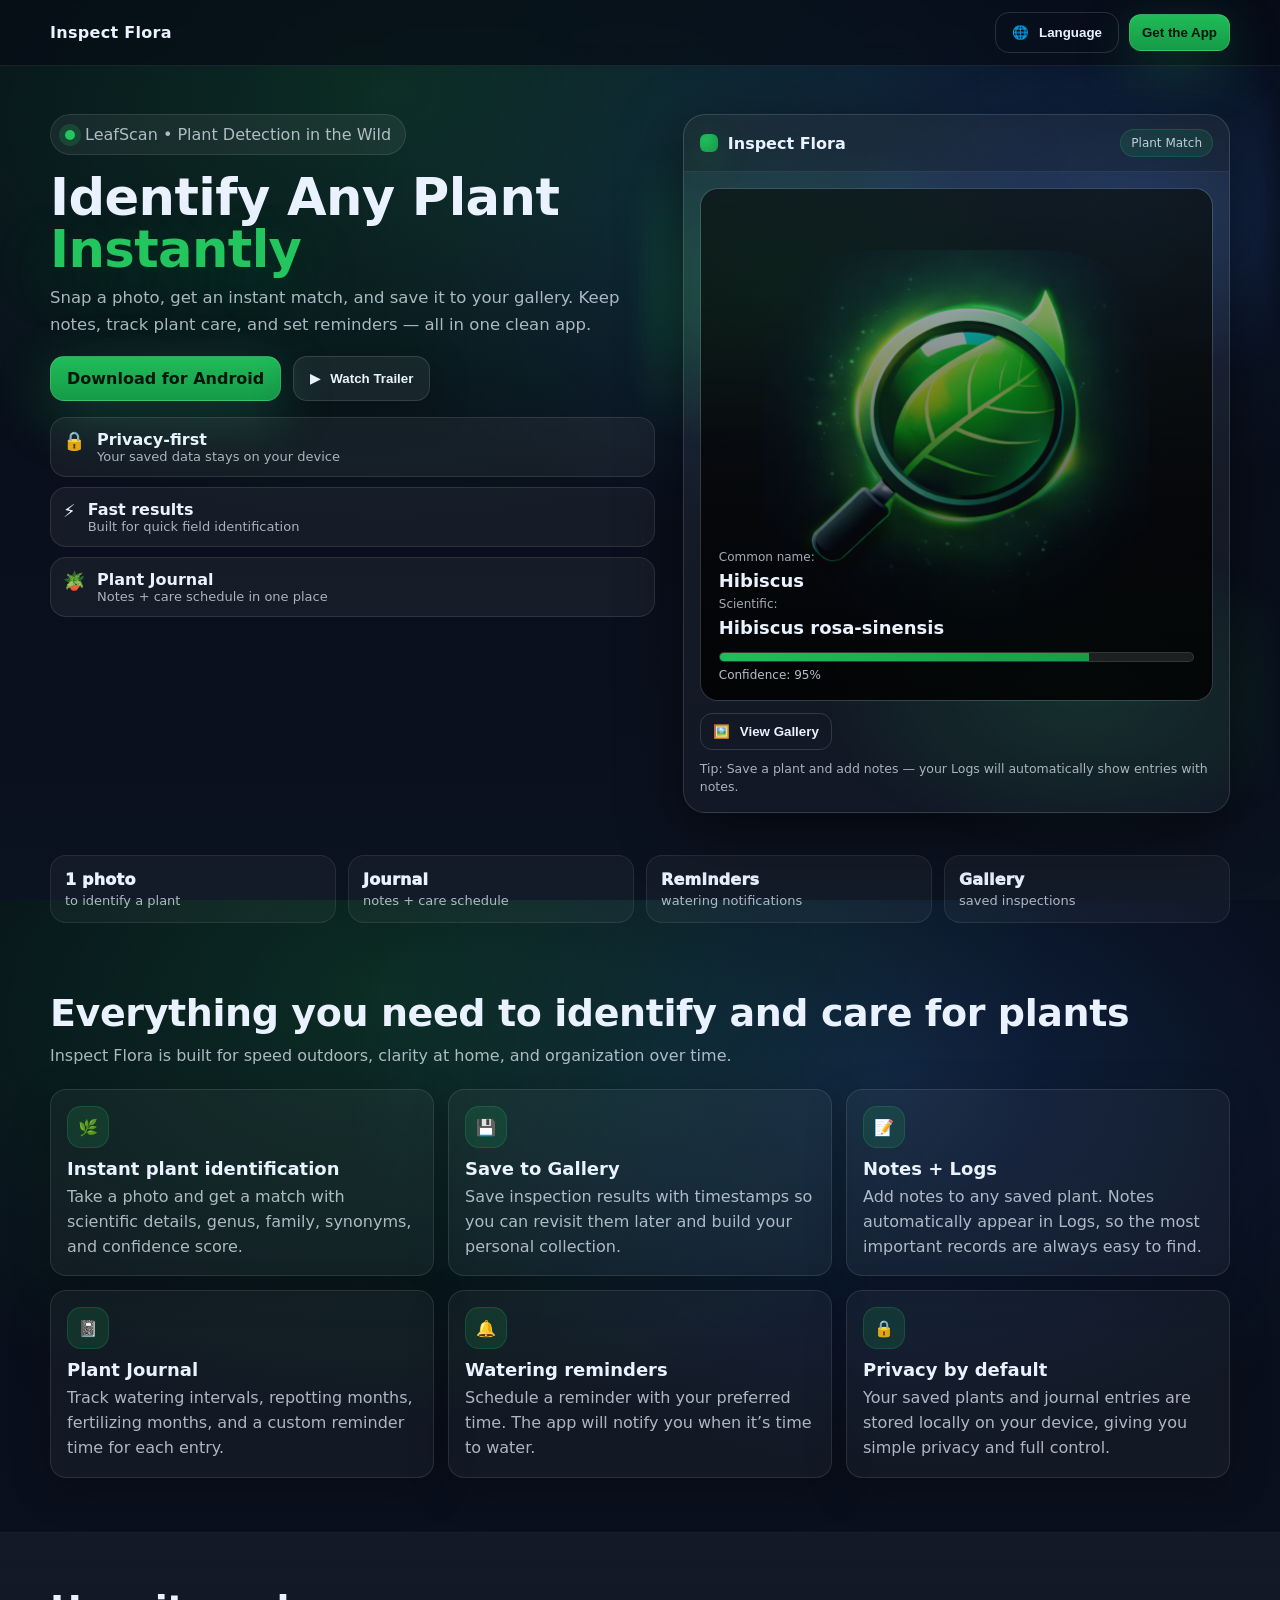
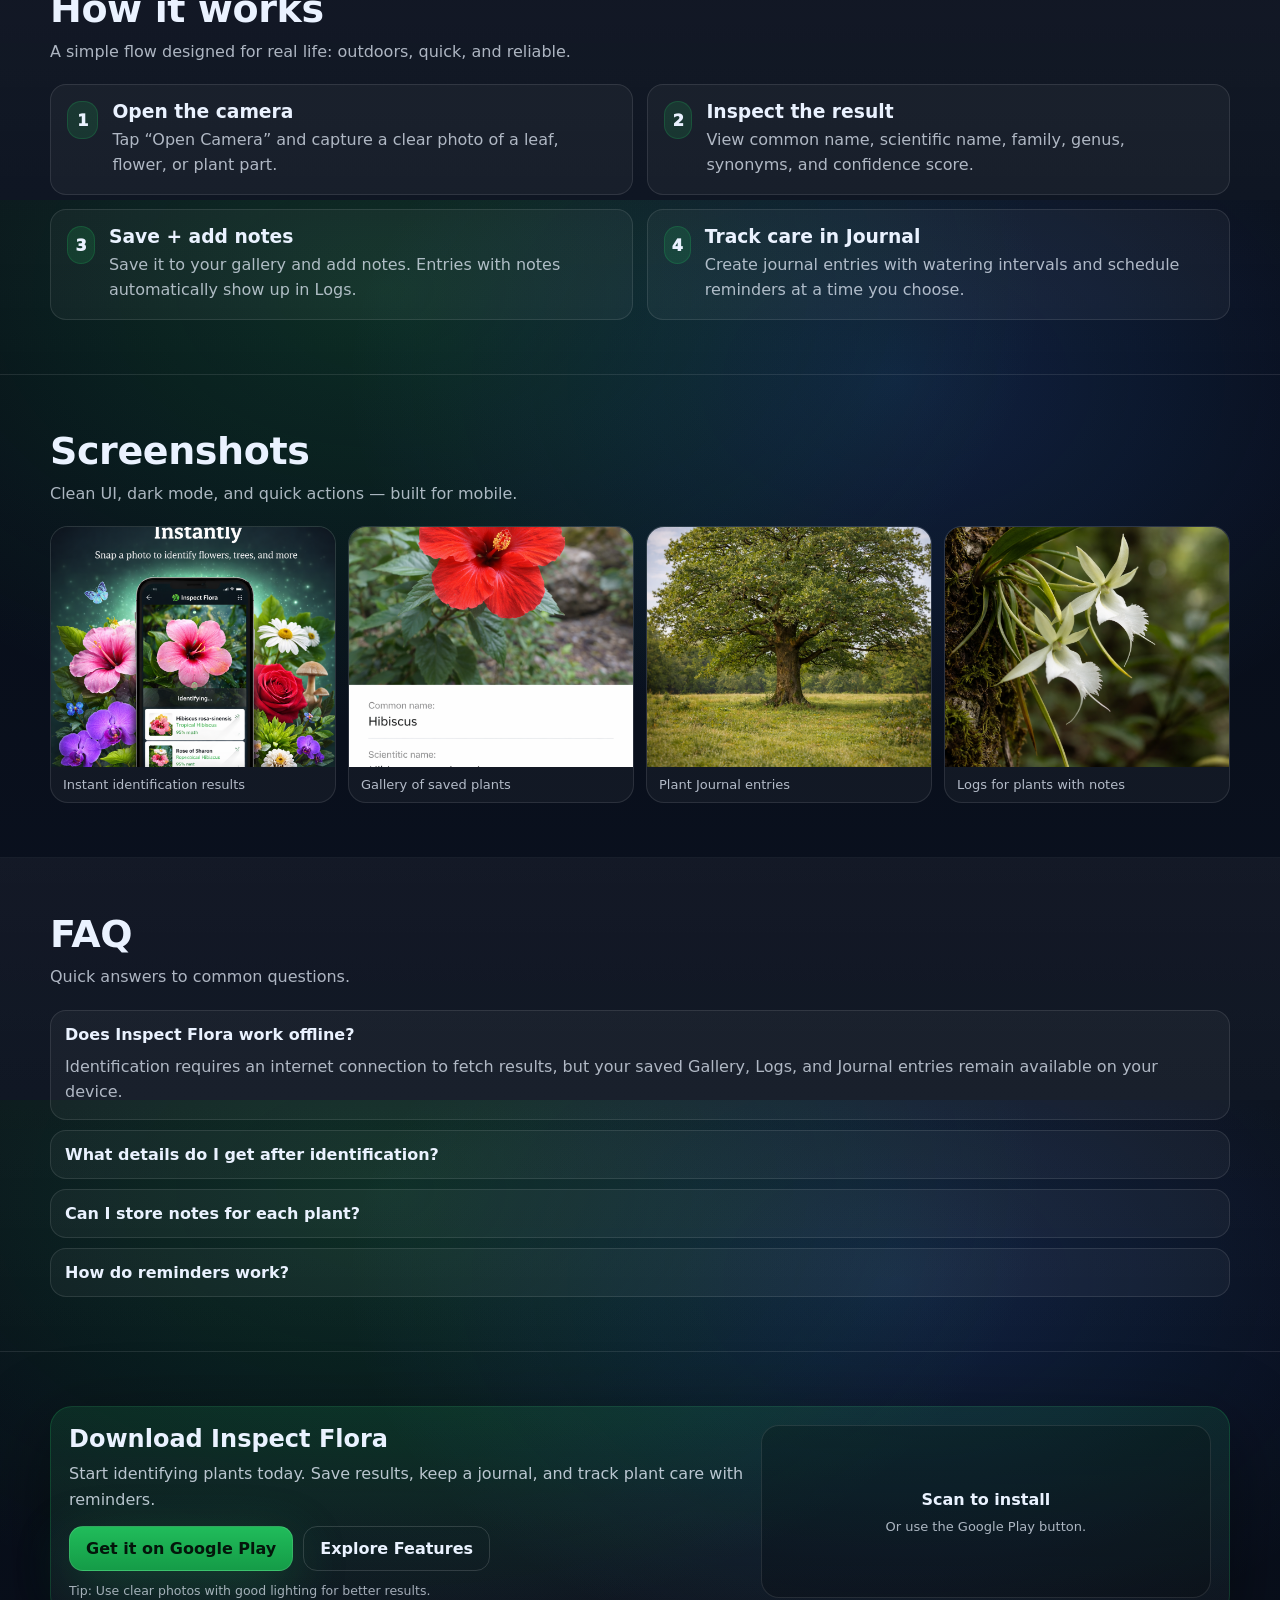
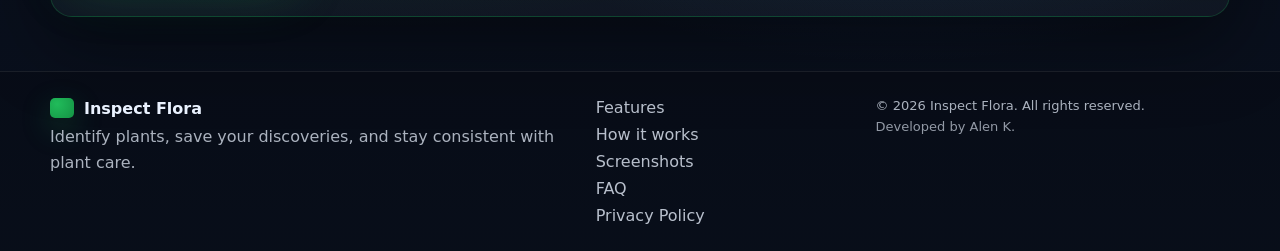
==== commit 25a33e8f: "Add files via upload" ====
--- a/index.html
+++ b/index.html
@@ -9,6 +9,8 @@
   <meta name="description" content="Inspect Flora helps you identify plants instantly from a photo. Save results, build a plant journal, and set watering reminders — simple, fast, and private." />
   <meta name="keywords" content="plant identifier, plant identification, leaf scan, plant journal, plant care reminders, flora detection" />
   <meta name="robots" content="index,follow" />
+  
+  <meta name="google-site-verification" content="L3foIAnACwRcTVZsTsYyienHqxCWWSHMXBur3U47-HM" />
 
   <!-- Canonical -->
   <link rel="canonical" href="https://invoicerx.github.io/inspect-flora-website/" />
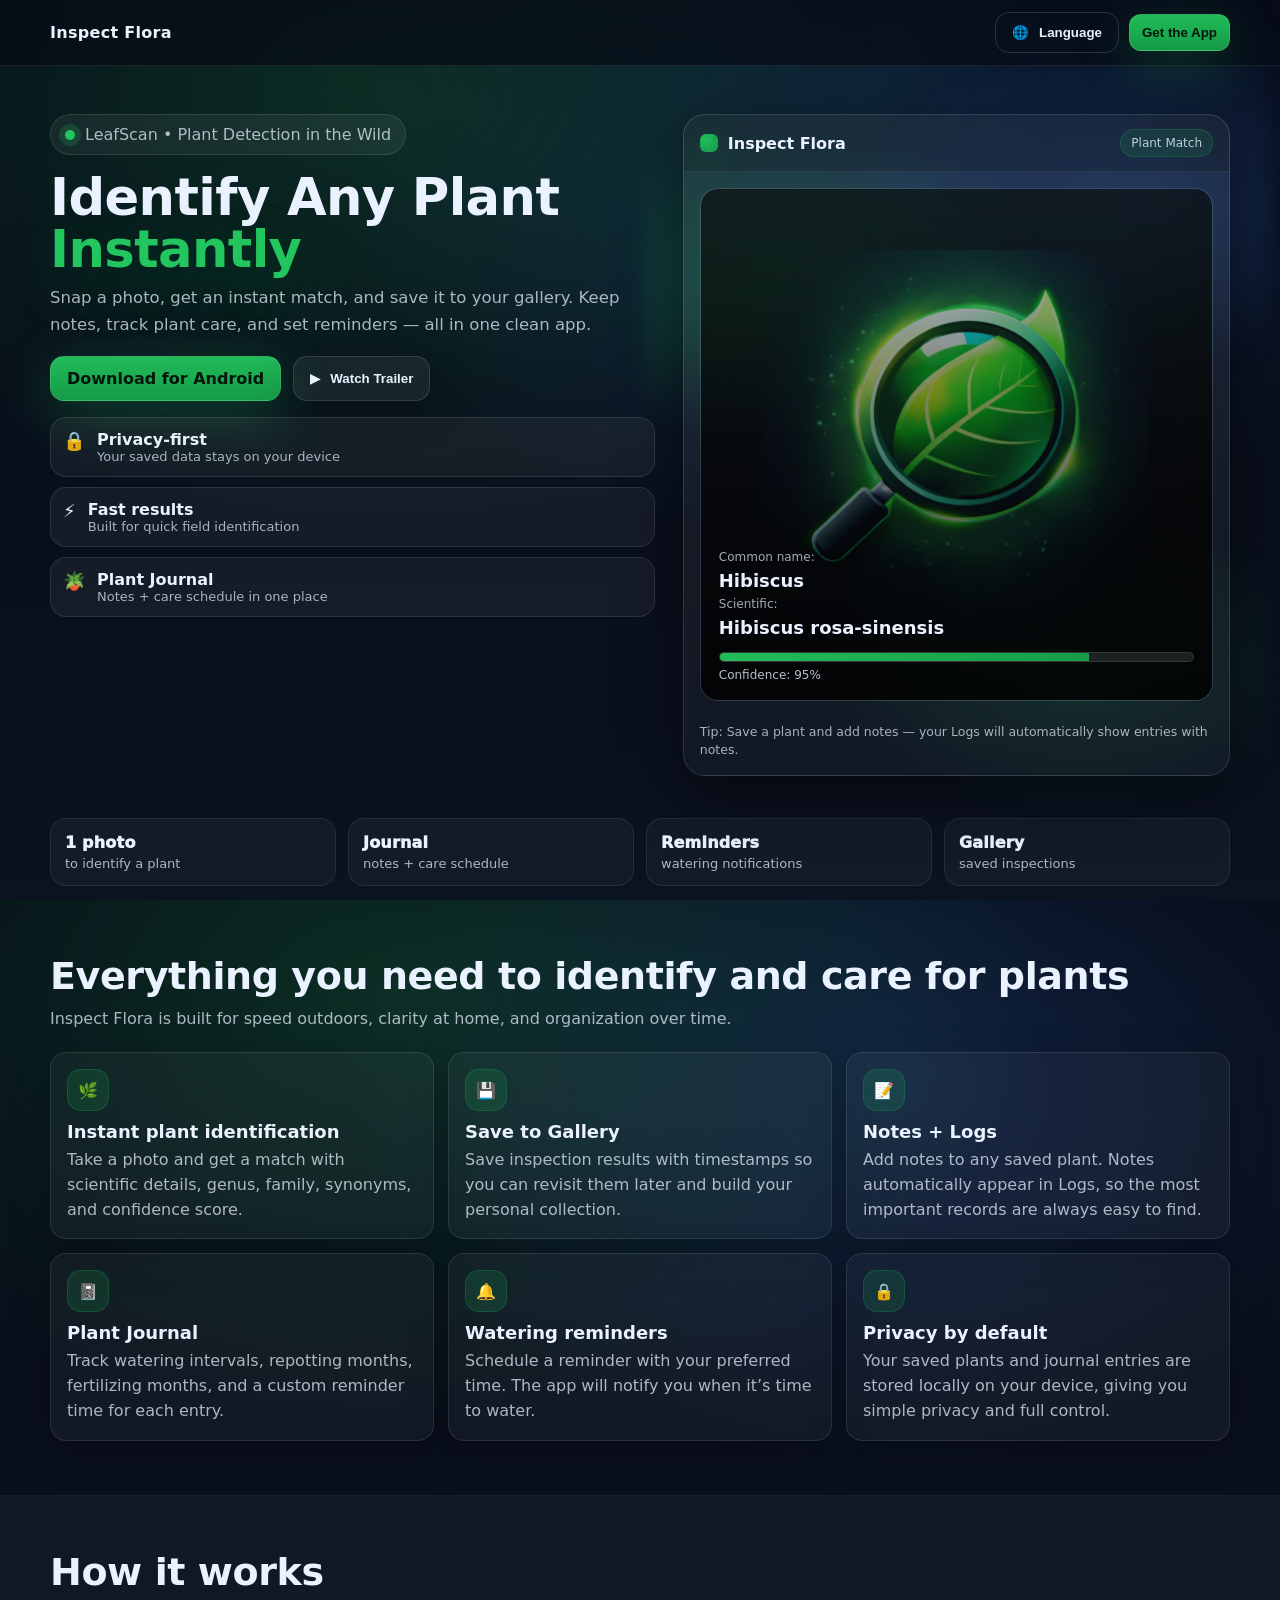
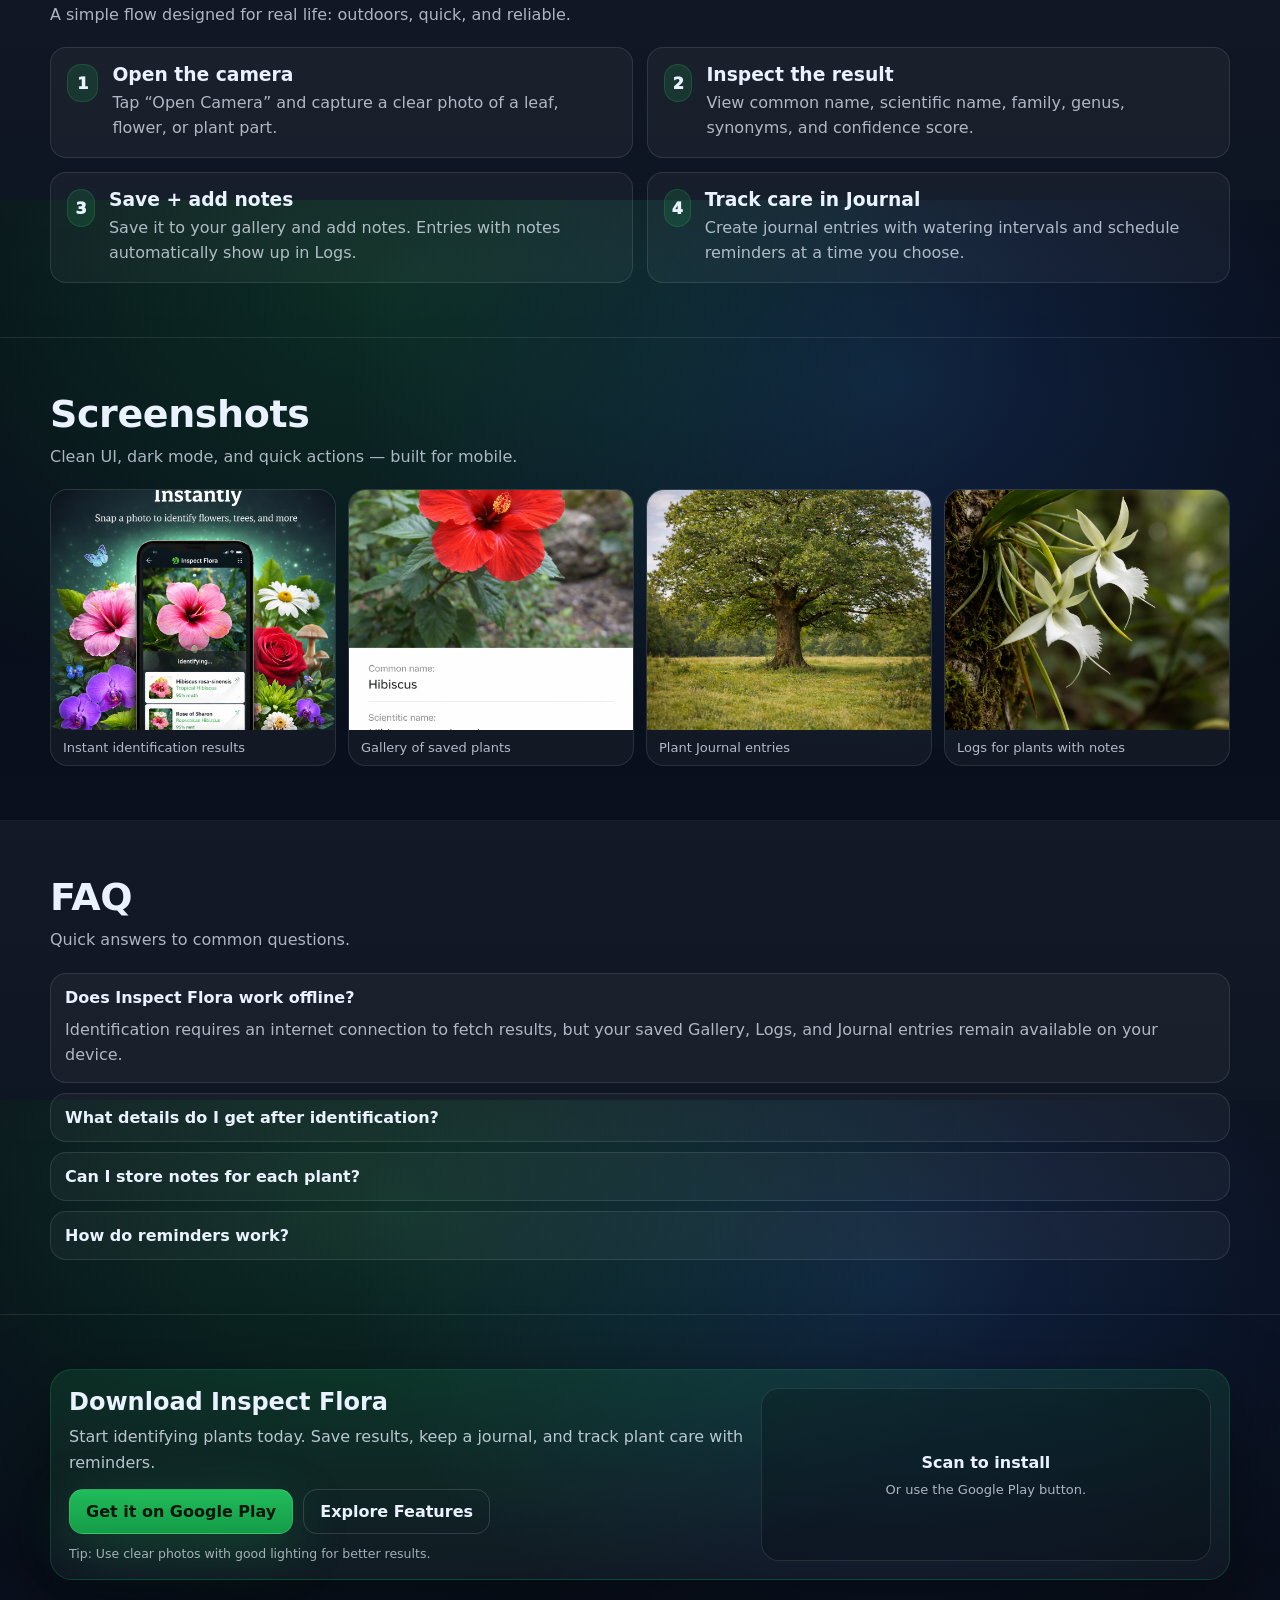
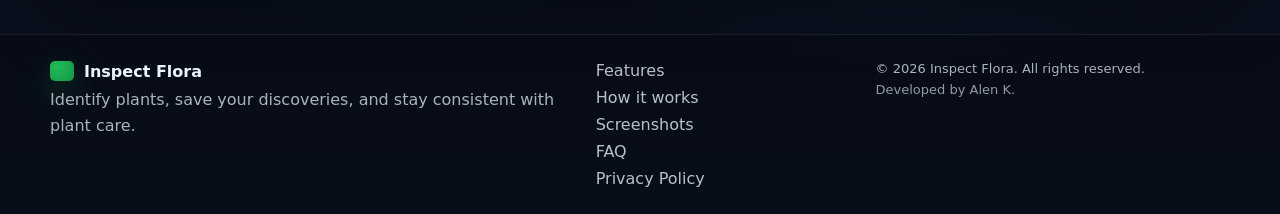
==== commit 1cec5fb2: "Add files via upload" ====
--- a/index.html
+++ b/index.html
@@ -168,7 +168,7 @@
 
             <div class="hero-card-actions">
               
-              <button class="ghost-btn small" id="view-gallery-demo">
+              <button class="ghost-btn small" id="view-gallery-demo" style="display: none;">
                 🖼️ <span data-translate="viewGalleryBtn">View Gallery</span>
               </button>
             </div>
@@ -393,9 +393,12 @@
 
           <div class="download-actions">
             <!-- TODO: put your real Google Play link -->
-            <a class="primary-btn" href="#" target="_blank" rel="noopener" id="play-link">
-              <span data-translate="dlBtn">Get it on Google Play</span>
-            </a>
+            <a class="primary-btn"
+   href="https://play.google.com/store/apps/details?id=my.cro.crogrow2"
+   target="_blank"
+   rel="noopener">
+  <span data-translate="dlBtn">Get it on Google Play</span>
+</a>
 
             <a class="ghost-btn" href="#features">
               <span data-translate="dlAltBtn">Explore Features</span>
